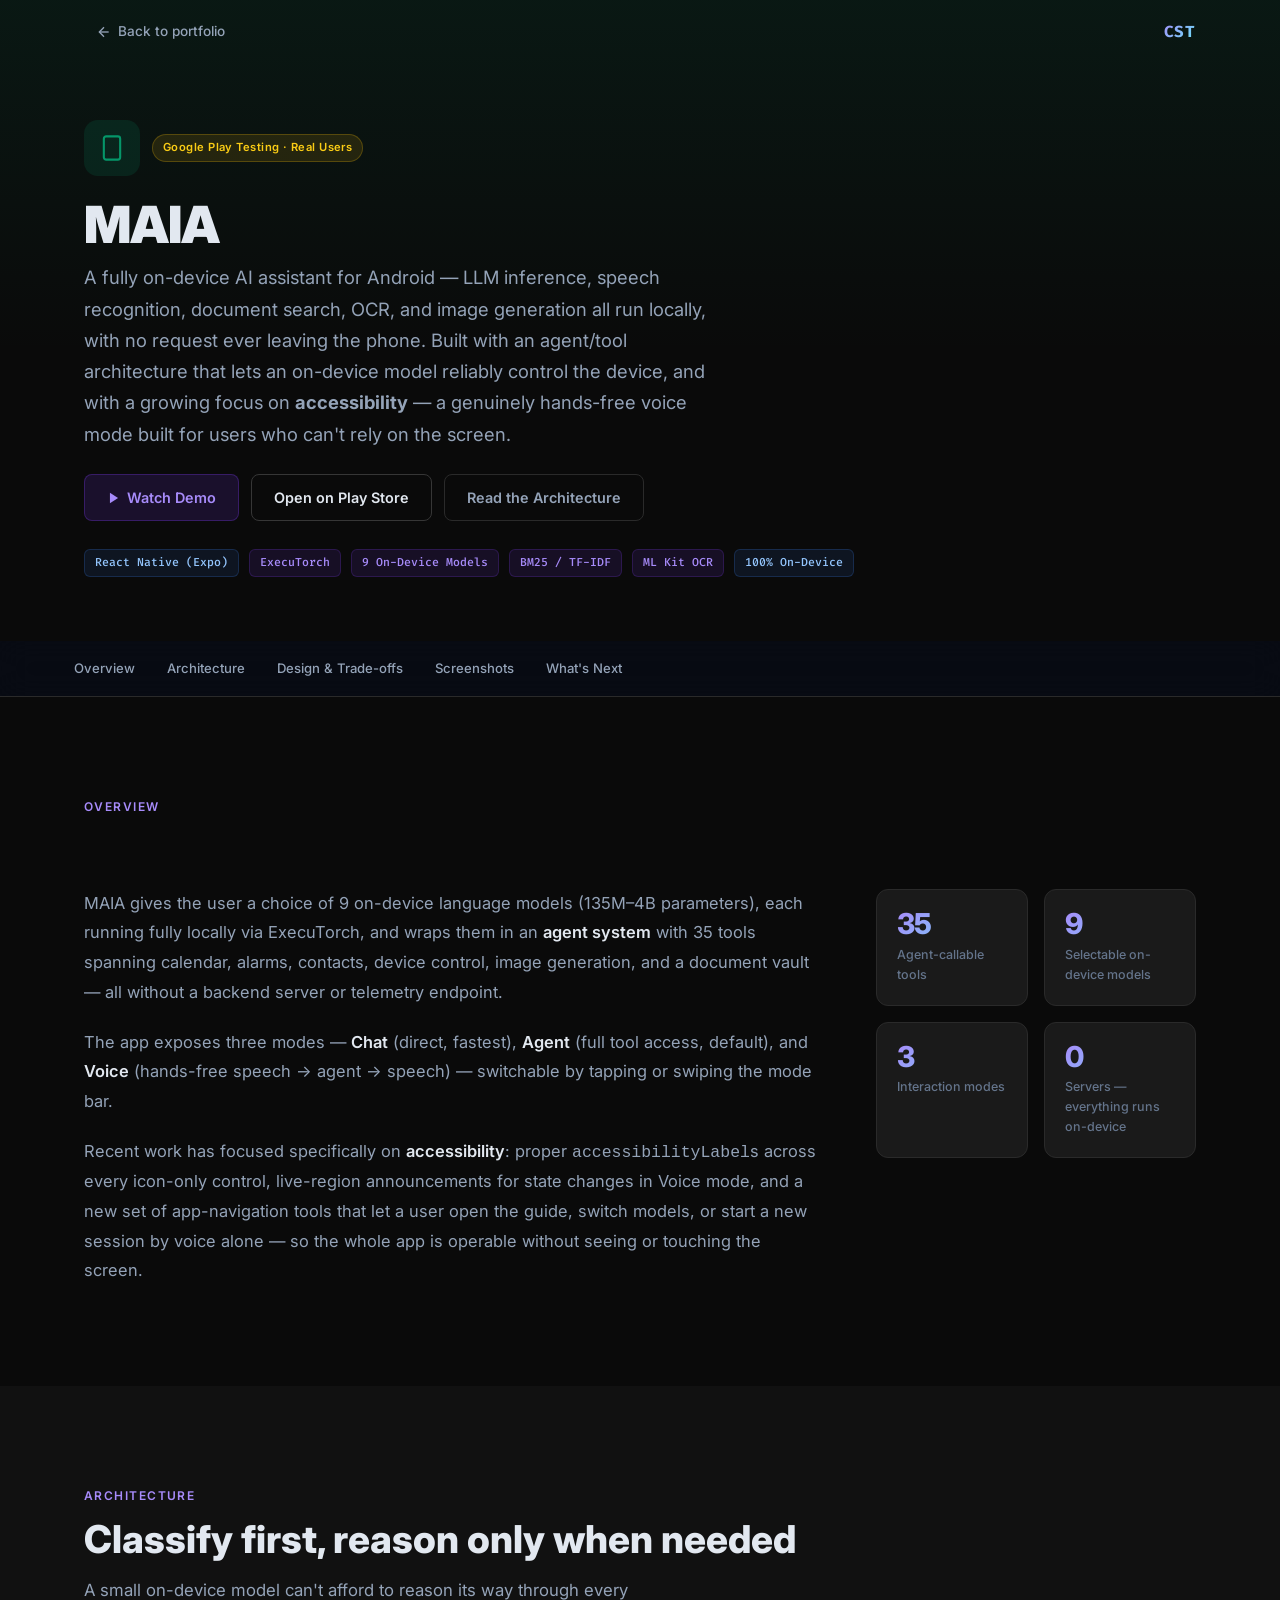
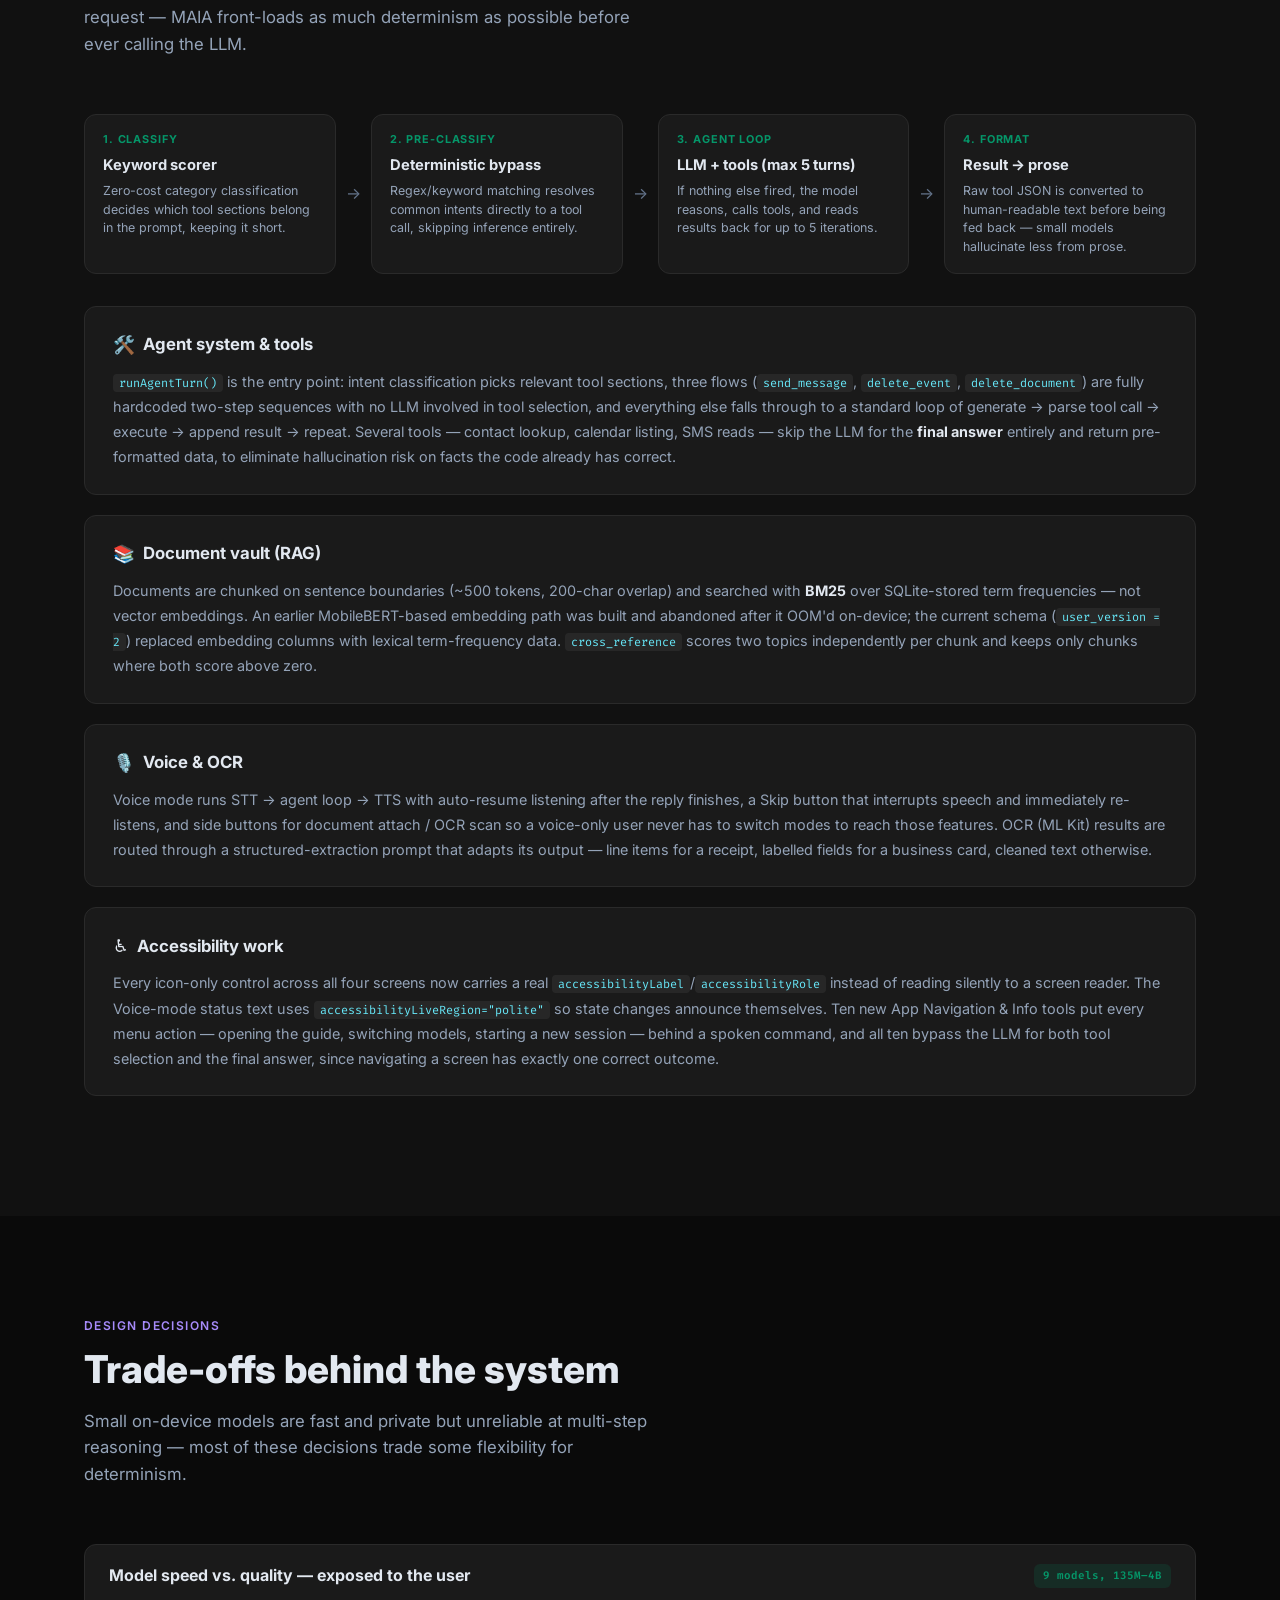
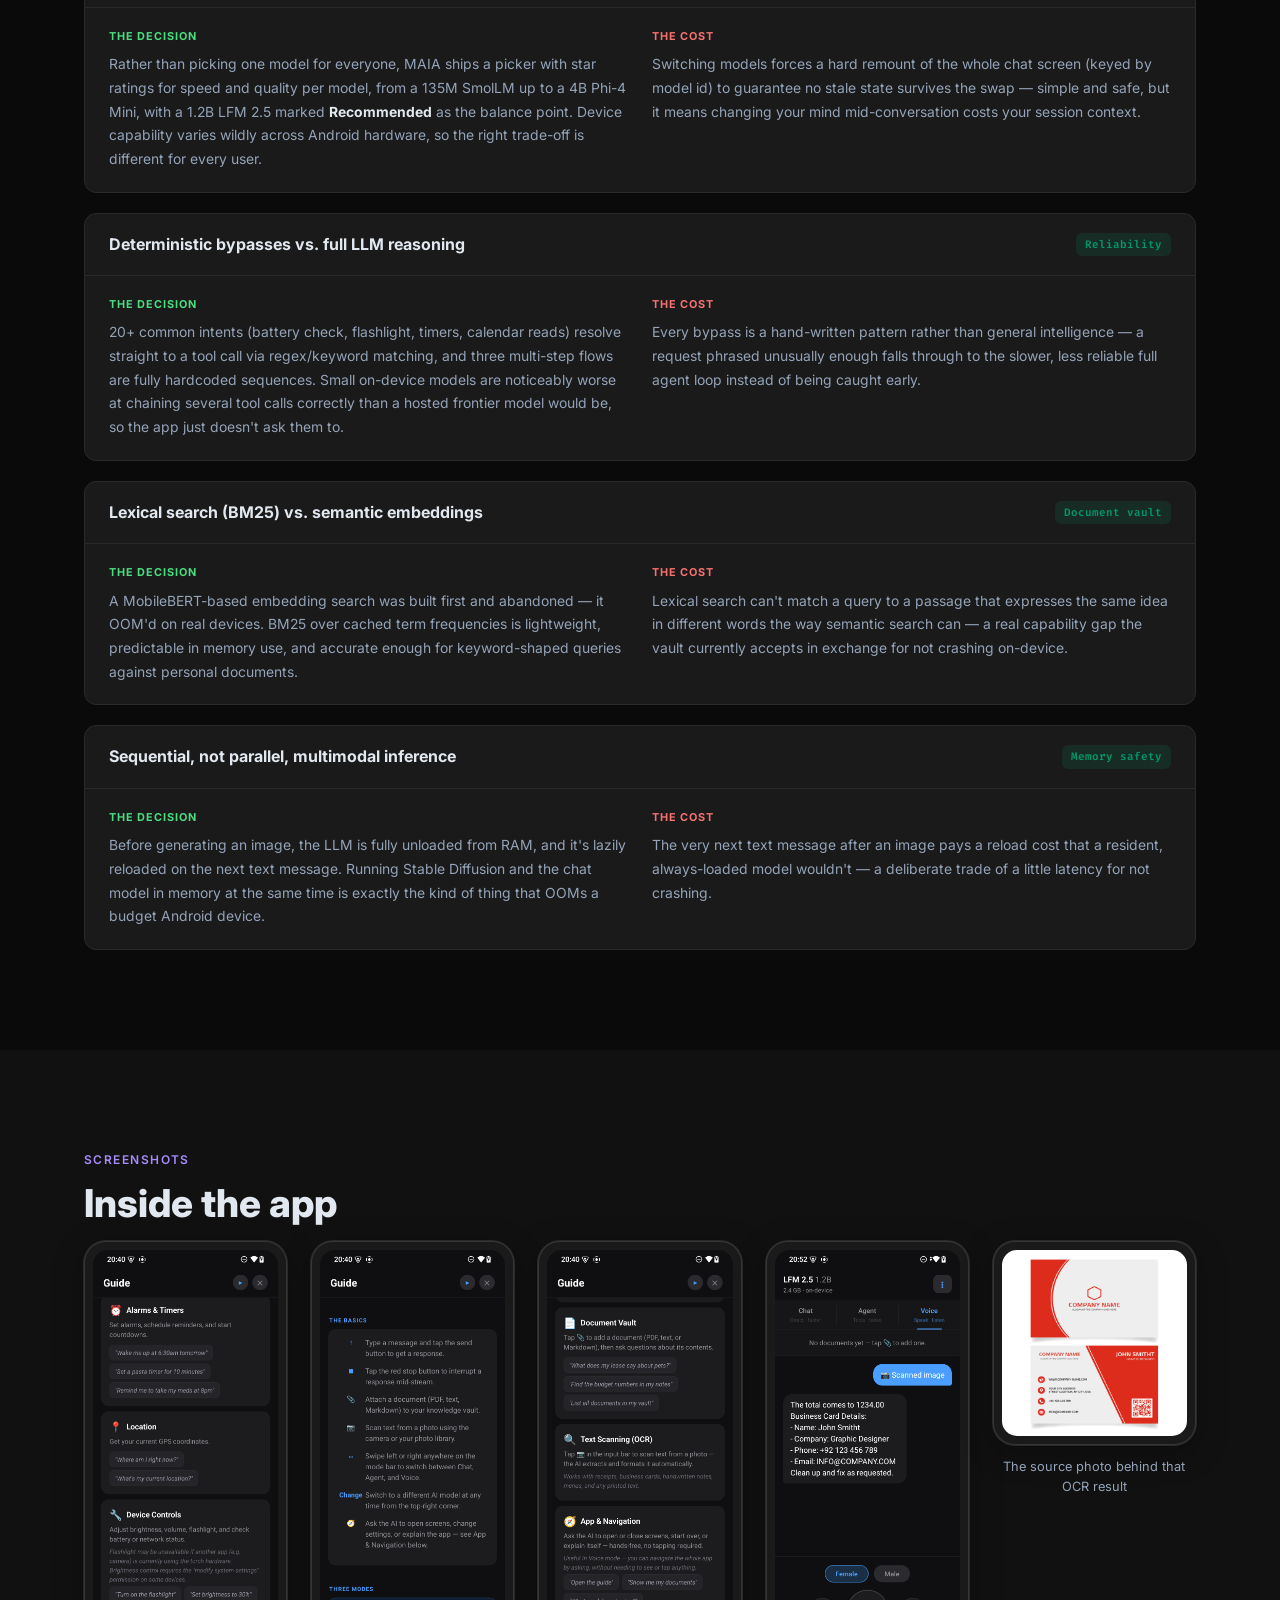
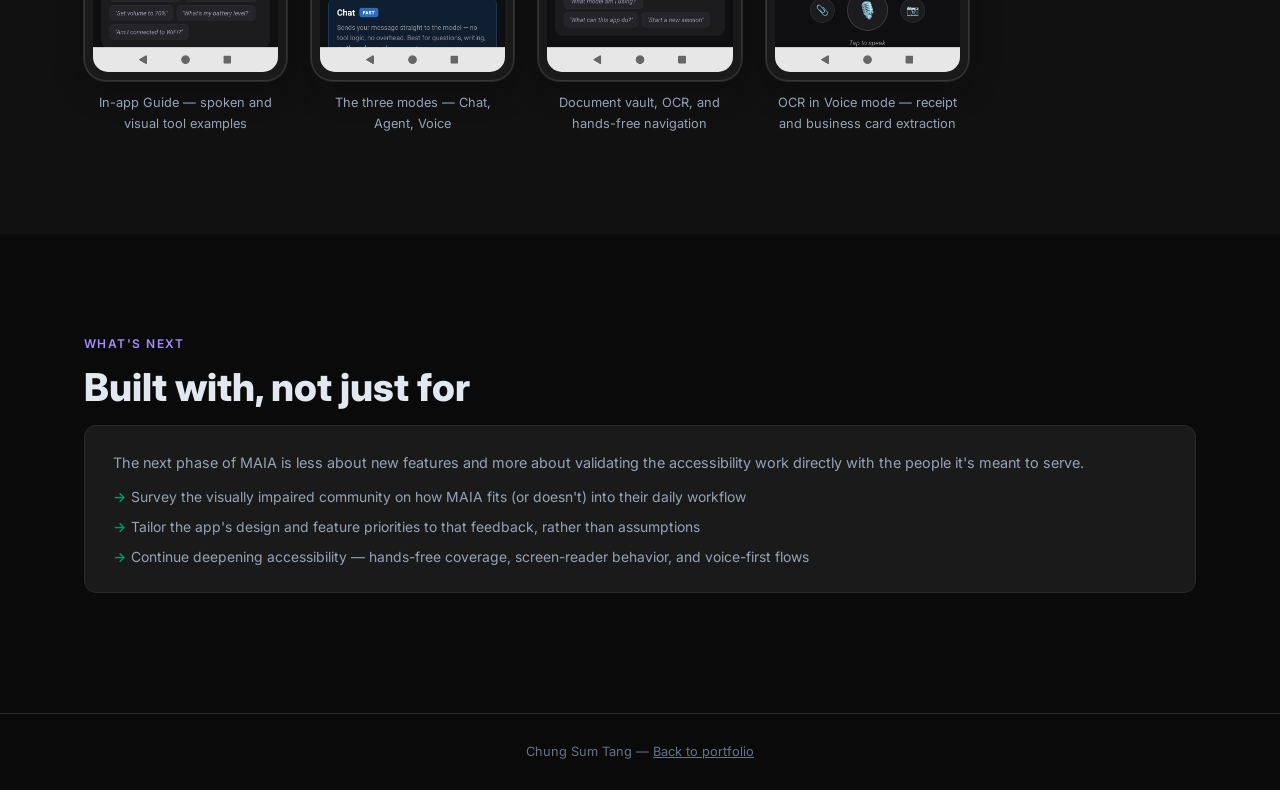
==== maia.html @ 50e1ea47 "Add dedicated Pocket Romance and MAIA project pages, update resume - Add pocket-romance.html and mai" ====
<!DOCTYPE html>
<html lang="en">
<head>
  <meta charset="UTF-8">
  <meta name="viewport" content="width=device-width, initial-scale=1.0">
  <title>MAIA — Fully On-Device Mobile AI Assistant | Chung Sum Tang</title>
  <meta name="description" content="MAIA: a fully on-device AI assistant for Android built for accessibility. Architecture, design decisions, and trade-offs behind the agent, RAG vault, and voice systems.">
  <meta property="og:title" content="MAIA — Fully On-Device Mobile AI Assistant">
  <meta property="og:description" content="On-device LLM assistant with a hands-free voice mode, document vault, and OCR — built with real accessibility work for visually impaired users.">
  <meta property="og:type" content="website">
  <link rel="preconnect" href="https://fonts.googleapis.com">
  <link rel="preconnect" href="https://fonts.gstatic.com" crossorigin>
  <link href="https://fonts.googleapis.com/css2?family=Inter:wght@400;500;600;700;800;900&family=Fira+Code:wght@400;500&display=swap" rel="stylesheet">
  <link rel="stylesheet" href="style.css">
</head>
<body style="--accent-color:#059669; --accent-glow:rgba(5,150,105,0.2);">

  <!-- ── Navigation ─────────────────────────────────────────────── -->
  <nav class="nav detail-nav" id="nav">
    <div class="nav-container">
      <a href="index.html#projects" class="back-link">
        <svg width="16" height="16" viewBox="0 0 24 24" fill="none" stroke="currentColor" stroke-width="2" aria-hidden="true"><line x1="19" y1="12" x2="5" y2="12"/><polyline points="12,19 5,12 12,5"/></svg>
        Back to portfolio
      </a>
      <a href="index.html" class="nav-logo">CST</a>
    </div>
  </nav>

  <main>

    <!-- ── Hero ───────────────────────────────────────────────────── -->
    <section class="project-hero">
      <div class="container">
        <div class="project-hero-top reveal">
          <div class="project-hero-icon">
            <svg width="28" height="28" viewBox="0 0 24 24" fill="none" stroke="currentColor" stroke-width="1.8" aria-hidden="true"><rect x="5" y="2" width="14" height="20" rx="2" ry="2"/><line x1="12" y1="18" x2="12.01" y2="18"/></svg>
          </div>
          <span class="project-status status-testing">Google Play Testing · Real Users</span>
        </div>
        <h1 class="reveal">MAIA</h1>
        <p class="project-hero-tagline reveal">
          A fully on-device AI assistant for Android — LLM inference, speech recognition, document
          search, OCR, and image generation all run locally, with no request ever leaving the phone.
          Built with an agent/tool architecture that lets an on-device model reliably control the device,
          and with a growing focus on <strong>accessibility</strong> — a genuinely hands-free voice mode
          built for users who can't rely on the screen.
        </p>
        <div class="project-hero-ctas reveal">
          <button class="btn btn-demo" onclick="openModal('DemoVideos/MAIA/MAIADemo.mp4', 'MAIA Demo', 'Demonstrates image generation, battery check, calendar event creation, and document Q&amp;A — all running fully on-device.')">
            <svg width="14" height="14" viewBox="0 0 24 24" fill="currentColor" aria-hidden="true"><polygon points="5,3 19,12 5,21"/></svg>
            Watch Demo
          </button>
          <a href="https://play.google.com/store/apps/details?id=com.poon1214.MobileAIAssistant" class="btn btn-secondary" target="_blank" rel="noopener">Open on Play Store</a>
          <a href="#architecture" class="btn btn-ghost">Read the Architecture</a>
        </div>
        <div class="project-hero-meta reveal">
          <span class="tag tag-mobile">React Native (Expo)</span>
          <span class="tag tag-ai">ExecuTorch</span>
          <span class="tag tag-ai">9 On-Device Models</span>
          <span class="tag tag-ai">BM25 / TF-IDF</span>
          <span class="tag tag-ai">ML Kit OCR</span>
          <span class="tag tag-mobile">100% On-Device</span>
        </div>
      </div>
    </section>

    <!-- ── Sub-nav ────────────────────────────────────────────────── -->
    <nav class="subnav">
      <div class="container subnav-inner">
        <a href="#overview" class="subnav-link">Overview</a>
        <a href="#architecture" class="subnav-link">Architecture</a>
        <a href="#tradeoffs" class="subnav-link">Design &amp; Trade-offs</a>
        <a href="#screenshots" class="subnav-link">Screenshots</a>
        <a href="#roadmap" class="subnav-link">What's Next</a>
      </div>
    </nav>

    <!-- ── Overview ───────────────────────────────────────────────── -->
    <section id="overview" class="section">
      <div class="container">
        <div class="section-label reveal">Overview</div>
        <h2 class="section-title reveal">An assistant that never phones home</h2>
        <div class="about-grid">
          <div class="about-text reveal">
            <p>
              MAIA gives the user a choice of 9 on-device language models (135M–4B parameters), each
              running fully locally via ExecuTorch, and wraps them in an <strong>agent system</strong> with
              35 tools spanning calendar, alarms, contacts, device control, image generation, and a
              document vault — all without a backend server or telemetry endpoint.
            </p>
            <p>
              The app exposes three modes — <strong>Chat</strong> (direct, fastest), <strong>Agent</strong>
              (full tool access, default), and <strong>Voice</strong> (hands-free speech → agent → speech) —
              switchable by tapping or swiping the mode bar.
            </p>
            <p>
              Recent work has focused specifically on <strong>accessibility</strong>: proper
              <code>accessibilityLabel</code>s across every icon-only control, live-region announcements for
              state changes in Voice mode, and a new set of app-navigation tools that let a user open the
              guide, switch models, or start a new session by voice alone — so the whole app is operable
              without seeing or touching the screen.
            </p>
          </div>
          <div class="about-stats reveal">
            <div class="stat-card">
              <span class="stat-number gradient-text">35</span>
              <span class="stat-label">Agent-callable tools</span>
            </div>
            <div class="stat-card">
              <span class="stat-number gradient-text">9</span>
              <span class="stat-label">Selectable on-device models</span>
            </div>
            <div class="stat-card">
              <span class="stat-number gradient-text">3</span>
              <span class="stat-label">Interaction modes</span>
            </div>
            <div class="stat-card">
              <span class="stat-number gradient-text">0</span>
              <span class="stat-label">Servers — everything runs on-device</span>
            </div>
          </div>
        </div>
      </div>
    </section>

    <!-- ── Architecture ───────────────────────────────────────────── -->
    <section id="architecture" class="section section-alt">
      <div class="container">
        <div class="section-label reveal">Architecture</div>
        <h2 class="section-title reveal">Classify first, reason only when needed</h2>
        <p class="section-subtitle reveal">
          A small on-device model can't afford to reason its way through every request — MAIA front-loads
          as much determinism as possible before ever calling the LLM.
        </p>

        <div class="pipeline reveal">
          <div class="pipeline-step">
            <div class="pipeline-step-label">1. Classify</div>
            <div class="pipeline-step-title">Keyword scorer</div>
            <div class="pipeline-step-desc">Zero-cost category classification decides which tool sections belong in the prompt, keeping it short.</div>
          </div>
          <div class="pipeline-arrow">→</div>
          <div class="pipeline-step">
            <div class="pipeline-step-label">2. Pre-classify</div>
            <div class="pipeline-step-title">Deterministic bypass</div>
            <div class="pipeline-step-desc">Regex/keyword matching resolves common intents directly to a tool call, skipping inference entirely.</div>
          </div>
          <div class="pipeline-arrow">→</div>
          <div class="pipeline-step">
            <div class="pipeline-step-label">3. Agent loop</div>
            <div class="pipeline-step-title">LLM + tools (max 5 turns)</div>
            <div class="pipeline-step-desc">If nothing else fired, the model reasons, calls tools, and reads results back for up to 5 iterations.</div>
          </div>
          <div class="pipeline-arrow">→</div>
          <div class="pipeline-step">
            <div class="pipeline-step-label">4. Format</div>
            <div class="pipeline-step-title">Result → prose</div>
            <div class="pipeline-step-desc">Raw tool JSON is converted to human-readable text before being fed back — small models hallucinate less from prose.</div>
          </div>
        </div>

        <div class="arch-block reveal">
          <h3><span class="arch-icon">🛠️</span> Agent system &amp; tools</h3>
          <p>
            <code>runAgentTurn()</code> is the entry point: intent classification picks relevant tool
            sections, three flows (<code>send_message</code>, <code>delete_event</code>,
            <code>delete_document</code>) are fully hardcoded two-step sequences with no LLM involved in tool
            selection, and everything else falls through to a standard loop of generate → parse tool call →
            execute → append result → repeat. Several tools — contact lookup, calendar listing, SMS reads —
            skip the LLM for the <strong>final answer</strong> entirely and return pre-formatted data, to
            eliminate hallucination risk on facts the code already has correct.
          </p>
        </div>

        <div class="arch-block reveal">
          <h3><span class="arch-icon">📚</span> Document vault (RAG)</h3>
          <p>
            Documents are chunked on sentence boundaries (~500 tokens, 200-char overlap) and searched with
            <strong>BM25</strong> over SQLite-stored term frequencies — not vector embeddings. An earlier
            MobileBERT-based embedding path was built and abandoned after it OOM'd on-device; the current
            schema (<code>user_version = 2</code>) replaced embedding columns with lexical term-frequency
            data. <code>cross_reference</code> scores two topics independently per chunk and keeps only
            chunks where both score above zero.
          </p>
        </div>

        <div class="arch-block reveal">
          <h3><span class="arch-icon">🎙️</span> Voice &amp; OCR</h3>
          <p>
            Voice mode runs STT → agent loop → TTS with auto-resume listening after the reply finishes, a
            Skip button that interrupts speech and immediately re-listens, and side buttons for document
            attach / OCR scan so a voice-only user never has to switch modes to reach those features. OCR
            (ML Kit) results are routed through a structured-extraction prompt that adapts its output —
            line items for a receipt, labelled fields for a business card, cleaned text otherwise.
          </p>
        </div>

        <div class="arch-block reveal">
          <h3><span class="arch-icon">♿</span> Accessibility work</h3>
          <p>
            Every icon-only control across all four screens now carries a real
            <code>accessibilityLabel</code>/<code>accessibilityRole</code> instead of reading silently to a
            screen reader. The Voice-mode status text uses <code>accessibilityLiveRegion="polite"</code> so
            state changes announce themselves. Ten new App Navigation &amp; Info tools put every menu action —
            opening the guide, switching models, starting a new session — behind a spoken command, and all
            ten bypass the LLM for both tool selection and the final answer, since navigating a screen has
            exactly one correct outcome.
          </p>
        </div>
      </div>
    </section>

    <!-- ── Trade-offs ─────────────────────────────────────────────── -->
    <section id="tradeoffs" class="section">
      <div class="container">
        <div class="section-label reveal">Design Decisions</div>
        <h2 class="section-title reveal">Trade-offs behind the system</h2>
        <p class="section-subtitle reveal">
          Small on-device models are fast and private but unreliable at multi-step reasoning — most of
          these decisions trade some flexibility for determinism.
        </p>

        <div class="tradeoff-grid">

          <div class="tradeoff-card reveal">
            <div class="tradeoff-head">
              <span class="tradeoff-title">Model speed vs. quality — exposed to the user</span>
              <span class="tradeoff-tag">9 models, 135M–4B</span>
            </div>
            <div class="tradeoff-body">
              <div class="tradeoff-col tradeoff-col-gain">
                <div class="tradeoff-col-label">The decision</div>
                <p>
                  Rather than picking one model for everyone, MAIA ships a picker with star ratings for
                  speed and quality per model, from a 135M SmolLM up to a 4B Phi-4 Mini, with a 1.2B LFM 2.5
                  marked <strong>Recommended</strong> as the balance point. Device capability varies wildly
                  across Android hardware, so the right trade-off is different for every user.
                </p>
              </div>
              <div class="tradeoff-col tradeoff-col-cost">
                <div class="tradeoff-col-label">The cost</div>
                <p>
                  Switching models forces a hard remount of the whole chat screen (keyed by model id) to
                  guarantee no stale state survives the swap — simple and safe, but it means changing your
                  mind mid-conversation costs your session context.
                </p>
              </div>
            </div>
          </div>

          <div class="tradeoff-card reveal">
            <div class="tradeoff-head">
              <span class="tradeoff-title">Deterministic bypasses vs. full LLM reasoning</span>
              <span class="tradeoff-tag">Reliability</span>
            </div>
            <div class="tradeoff-body">
              <div class="tradeoff-col tradeoff-col-gain">
                <div class="tradeoff-col-label">The decision</div>
                <p>
                  20+ common intents (battery check, flashlight, timers, calendar reads) resolve straight to
                  a tool call via regex/keyword matching, and three multi-step flows are fully hardcoded
                  sequences. Small on-device models are noticeably worse at chaining several tool calls
                  correctly than a hosted frontier model would be, so the app just doesn't ask them to.
                </p>
              </div>
              <div class="tradeoff-col tradeoff-col-cost">
                <div class="tradeoff-col-label">The cost</div>
                <p>
                  Every bypass is a hand-written pattern rather than general intelligence — a request phrased
                  unusually enough falls through to the slower, less reliable full agent loop instead of
                  being caught early.
                </p>
              </div>
            </div>
          </div>

          <div class="tradeoff-card reveal">
            <div class="tradeoff-head">
              <span class="tradeoff-title">Lexical search (BM25) vs. semantic embeddings</span>
              <span class="tradeoff-tag">Document vault</span>
            </div>
            <div class="tradeoff-body">
              <div class="tradeoff-col tradeoff-col-gain">
                <div class="tradeoff-col-label">The decision</div>
                <p>
                  A MobileBERT-based embedding search was built first and abandoned — it OOM'd on real
                  devices. BM25 over cached term frequencies is lightweight, predictable in memory use, and
                  accurate enough for keyword-shaped queries against personal documents.
                </p>
              </div>
              <div class="tradeoff-col tradeoff-col-cost">
                <div class="tradeoff-col-label">The cost</div>
                <p>
                  Lexical search can't match a query to a passage that expresses the same idea in different
                  words the way semantic search can — a real capability gap the vault currently accepts in
                  exchange for not crashing on-device.
                </p>
              </div>
            </div>
          </div>

          <div class="tradeoff-card reveal">
            <div class="tradeoff-head">
              <span class="tradeoff-title">Sequential, not parallel, multimodal inference</span>
              <span class="tradeoff-tag">Memory safety</span>
            </div>
            <div class="tradeoff-body">
              <div class="tradeoff-col tradeoff-col-gain">
                <div class="tradeoff-col-label">The decision</div>
                <p>
                  Before generating an image, the LLM is fully unloaded from RAM, and it's lazily reloaded on
                  the next text message. Running Stable Diffusion and the chat model in memory at the same
                  time is exactly the kind of thing that OOMs a budget Android device.
                </p>
              </div>
              <div class="tradeoff-col tradeoff-col-cost">
                <div class="tradeoff-col-label">The cost</div>
                <p>
                  The very next text message after an image pays a reload cost that a resident,
                  always-loaded model wouldn't — a deliberate trade of a little latency for not crashing.
                </p>
              </div>
            </div>
          </div>

        </div>
      </div>
    </section>

    <!-- ── Screenshots ────────────────────────────────────────────── -->
    <section id="screenshots" class="section section-alt">
      <div class="container">
        <div class="section-label reveal">Screenshots</div>
        <h2 class="section-title reveal">Inside the app</h2>

        <div class="screenshot-gallery">
          <div class="screenshot-item reveal">
            <div class="phone-frame"><img src="Screenshots/MAIA/Guide1.png" alt="In-app guide showing alarms, location, and device control example commands"></div>
            <p class="screenshot-caption">In-app Guide — spoken and visual tool examples</p>
          </div>
          <div class="screenshot-item reveal">
            <div class="phone-frame"><img src="Screenshots/MAIA/Guide2.png" alt="In-app guide explaining the three interaction modes"></div>
            <p class="screenshot-caption">The three modes — Chat, Agent, Voice</p>
          </div>
          <div class="screenshot-item reveal">
            <div class="phone-frame"><img src="Screenshots/MAIA/Guide3.png" alt="In-app guide showing document vault, OCR, and app navigation tools"></div>
            <p class="screenshot-caption">Document vault, OCR, and hands-free navigation</p>
          </div>
          <div class="screenshot-item reveal">
            <div class="phone-frame"><img src="Screenshots/MAIA/OCRDemo.png" alt="Voice mode screen showing OCR results extracting a receipt total and business card details"></div>
            <p class="screenshot-caption">OCR in Voice mode — receipt and business card extraction</p>
          </div>
          <div class="screenshot-item reveal">
            <div class="phone-frame"><img src="Screenshots/MAIA/OCRImage.png" alt="Source photo used for the OCR demo, showing a receipt and business card"></div>
            <p class="screenshot-caption">The source photo behind that OCR result</p>
          </div>
        </div>
      </div>
    </section>

    <!-- ── Roadmap ────────────────────────────────────────────────── -->
    <section id="roadmap" class="section">
      <div class="container">
        <div class="section-label reveal">What's Next</div>
        <h2 class="section-title reveal">Built with, not just for</h2>
        <div class="arch-block reveal">
          <p>
            The next phase of MAIA is less about new features and more about validating the accessibility
            work directly with the people it's meant to serve.
          </p>
          <ul>
            <li>Survey the visually impaired community on how MAIA fits (or doesn't) into their daily workflow</li>
            <li>Tailor the app's design and feature priorities to that feedback, rather than assumptions</li>
            <li>Continue deepening accessibility — hands-free coverage, screen-reader behavior, and voice-first flows</li>
          </ul>
        </div>
      </div>
    </section>

  </main>

  <!-- ── Footer ─────────────────────────────────────────────────── -->
  <footer class="footer">
    <div class="container">
      <p class="footer-text">
        Chung Sum Tang &mdash; <a href="index.html" style="color:inherit;text-decoration:underline;">Back to portfolio</a>
      </p>
    </div>
  </footer>

  <!-- ── Video Modal ────────────────────────────────────────────── -->
  <div id="videoModal" class="modal" role="dialog" aria-modal="true" aria-hidden="true" aria-labelledby="modalTitle">
    <div class="modal-overlay" id="modalOverlay"></div>
    <div class="modal-container">
      <button class="modal-close" id="modalClose" aria-label="Close video">
        <svg width="20" height="20" viewBox="0 0 24 24" fill="none" stroke="currentColor" stroke-width="2.5" aria-hidden="true"><line x1="18" y1="6" x2="6" y2="18"/><line x1="6" y1="6" x2="18" y2="18"/></svg>
      </button>
      <video id="modalVideo" class="modal-video" controls preload="metadata">
        <source id="modalVideoSrc" src="" type="video/mp4">
        Your browser does not support HTML5 video.
      </video>
      <div class="modal-info">
        <h3 id="modalTitle" class="modal-title"></h3>
        <p id="modalDesc" class="modal-desc"></p>
      </div>
    </div>
  </div>

  <script src="script.js"></script>
</body>
</html>
---- style.css ----
/* ── Reset & Base ─────────────────────────────────────────────── */
*, *::before, *::after { box-sizing: border-box; margin: 0; padding: 0; }

:root {
  --bg:          #0a0a0a;
  --bg-alt:      #111111;
  --bg-card:     #1a1a1a;
  --bg-card-h:   #222222;
  --border:      #2a2a2a;
  --border-l:    #363636;

  --purple:      #7c3aed;
  --purple-l:    #a78bfa;
  --purple-glow: rgba(124,58,237,0.25);
  --cyan:        #06b6d4;
  --cyan-l:      #67e8f9;
  --cyan-glow:   rgba(6,182,212,0.2);

  --text:        #e2e8f0;
  --text-2:      #94a3b8;
  --text-3:      #64748b;

  --gradient:    linear-gradient(135deg, var(--purple), var(--cyan));
  --grad-text:   linear-gradient(135deg, var(--purple-l), var(--cyan-l));

  --radius:      12px;
  --radius-sm:   8px;
  --shadow:      0 4px 24px rgba(0,0,0,0.4);
  --shadow-card: 0 0 0 1px var(--border), 0 8px 32px rgba(0,0,0,0.3);

  --nav-h:       64px;
  --section-gap: 100px;
  --container:   1160px;

  --ease: cubic-bezier(0.16, 1, 0.3, 1);
}

html { scroll-behavior: smooth; font-size: 16px; }

body {
  background: var(--bg);
  color: var(--text);
  font-family: 'Inter', system-ui, sans-serif;
  line-height: 1.6;
  -webkit-font-smoothing: antialiased;
  overflow-x: hidden;
}

::selection { background: var(--purple-glow); color: var(--text); }

a { color: inherit; text-decoration: none; }
ul, ol { list-style: none; }
img, video { max-width: 100%; display: block; }
button { cursor: pointer; font-family: inherit; }

/* ── Utilities ────────────────────────────────────────────────── */
.container {
  max-width: var(--container);
  margin-inline: auto;
  padding-inline: 24px;
}

.section { padding: var(--section-gap) 0; }
.section-alt { background: var(--bg-alt); }

.section-label {
  font-size: 0.75rem;
  font-weight: 600;
  letter-spacing: 0.12em;
  text-transform: uppercase;
  color: var(--purple-l);
  margin-bottom: 12px;
}

.section-title {
  font-size: clamp(1.75rem, 3vw, 2.5rem);
  font-weight: 800;
  line-height: 1.15;
  margin-bottom: 16px;
}

.section-subtitle {
  font-size: 1.05rem;
  color: var(--text-2);
  max-width: 580px;
  margin-bottom: 56px;
}

.gradient-text {
  background: var(--grad-text);
  -webkit-background-clip: text;
  -webkit-text-fill-color: transparent;
  background-clip: text;
}

/* ── Scroll-reveal ────────────────────────────────────────────── */
.reveal {
  opacity: 0;
  transform: translateY(24px);
  transition: opacity 0.6s var(--ease), transform 0.6s var(--ease);
}
.reveal.visible {
  opacity: 1;
  transform: translateY(0);
}
.reveal:nth-child(2) { transition-delay: 0.05s; }
.reveal:nth-child(3) { transition-delay: 0.10s; }
.reveal:nth-child(4) { transition-delay: 0.15s; }

/* ── Buttons ──────────────────────────────────────────────────── */
.btn {
  display: inline-flex;
  align-items: center;
  gap: 6px;
  padding: 11px 22px;
  border-radius: 8px;
  font-size: 0.9rem;
  font-weight: 600;
  transition: all 0.2s var(--ease);
  border: none;
  white-space: nowrap;
}

.btn-primary {
  background: var(--gradient);
  color: #fff;
  box-shadow: 0 0 20px var(--purple-glow);
}
.btn-primary:hover {
  transform: translateY(-2px);
  box-shadow: 0 4px 28px var(--purple-glow);
}

.btn-secondary {
  background: transparent;
  color: var(--text);
  border: 1px solid var(--border-l);
}
.btn-secondary:hover {
  border-color: var(--purple-l);
  color: var(--purple-l);
  transform: translateY(-2px);
}

.btn-demo {
  background: rgba(124,58,237,0.15);
  color: var(--purple-l);
  border: 1px solid rgba(124,58,237,0.3);
}
.btn-demo:hover {
  background: rgba(124,58,237,0.25);
  border-color: var(--purple-l);
  transform: translateY(-2px);
}

.btn-ghost {
  background: transparent;
  color: var(--text-2);
  border: 1px solid var(--border);
}
.btn-ghost:hover {
  color: var(--text);
  border-color: var(--border-l);
}

/* ── Tech Tags ────────────────────────────────────────────────── */
.tech-tags { display: flex; flex-wrap: wrap; gap: 8px; }

.tag {
  font-family: 'Fira Code', monospace;
  font-size: 0.72rem;
  font-weight: 500;
  padding: 4px 10px;
  border-radius: 6px;
}

.tag-ai      { background: rgba(124,58,237,0.12); color: var(--purple-l); border: 1px solid rgba(124,58,237,0.2); }
.tag-aws     { background: rgba(245,158,11,0.1);  color: #fbbf24;         border: 1px solid rgba(245,158,11,0.2); }
.tag-backend { background: rgba(16,185,129,0.1);  color: #34d399;         border: 1px solid rgba(16,185,129,0.2); }
.tag-frontend{ background: rgba(6,182,212,0.1);   color: var(--cyan-l);   border: 1px solid rgba(6,182,212,0.2); }
.tag-mobile  { background: rgba(59,130,246,0.1);  color: #93c5fd;         border: 1px solid rgba(59,130,246,0.2); }
.tag-python  { background: rgba(245,158,11,0.08); color: #fcd34d;         border: 1px solid rgba(245,158,11,0.15); }
.tag-devops  { background: rgba(100,116,139,0.15);color: #94a3b8;         border: 1px solid rgba(100,116,139,0.25); }
.tag-gamedev { background: rgba(239,68,68,0.1);   color: #fca5a5;         border: 1px solid rgba(239,68,68,0.2); }

/* ── Navigation ───────────────────────────────────────────────── */
.nav {
  position: fixed;
  top: 0;
  left: 0;
  right: 0;
  height: var(--nav-h);
  z-index: 100;
  transition: background 0.3s, backdrop-filter 0.3s, border-color 0.3s;
  border-bottom: 1px solid transparent;
}

.nav.scrolled {
  background: rgba(8,12,20,0.85);
  backdrop-filter: blur(16px);
  -webkit-backdrop-filter: blur(16px);
  border-color: var(--border);
}

.nav-container {
  max-width: var(--container);
  margin-inline: auto;
  padding-inline: 24px;
  height: 100%;
  display: flex;
  align-items: center;
  justify-content: space-between;
}

.nav-logo {
  font-family: 'Fira Code', monospace;
  font-size: 1rem;
  font-weight: 700;
  background: var(--grad-text);
  -webkit-background-clip: text;
  -webkit-text-fill-color: transparent;
  background-clip: text;
  letter-spacing: 0.05em;
}

.nav-links {
  display: flex;
  align-items: center;
  gap: 6px;
}

.nav-link {
  font-size: 0.875rem;
  font-weight: 500;
  color: var(--text-2);
  padding: 6px 12px;
  border-radius: var(--radius-sm);
  transition: color 0.2s, background 0.2s;
}
.nav-link:hover,
.nav-link.active {
  color: var(--text);
  background: rgba(255,255,255,0.06);
}

.nav-hamburger {
  display: none;
  flex-direction: column;
  justify-content: center;
  gap: 5px;
  width: 36px;
  height: 36px;
  background: none;
  border: none;
  padding: 4px;
}
.nav-hamburger span {
  display: block;
  height: 2px;
  background: var(--text-2);
  border-radius: 2px;
  transition: all 0.3s var(--ease);
}
.nav-hamburger.open span:nth-child(1) { transform: translateY(7px) rotate(45deg); }
.nav-hamburger.open span:nth-child(2) { opacity: 0; transform: scaleX(0); }
.nav-hamburger.open span:nth-child(3) { transform: translateY(-7px) rotate(-45deg); }

/* ── Hero ─────────────────────────────────────────────────────── */
.hero {
  min-height: 100vh;
  display: flex;
  flex-direction: column;
  align-items: center;
  justify-content: center;
  position: relative;
  overflow: hidden;
  padding: calc(var(--nav-h) + 48px) 24px 80px;
}

.hero-bg {
  position: absolute;
  inset: 0;
  pointer-events: none;
  overflow: hidden;
}

.blob { display: none; }

.hero-content {
  text-align: center;
  max-width: 720px;
  position: relative;
  z-index: 1;
}

.hero-greeting {
  font-size: 1.1rem;
  color: var(--cyan-l);
  font-weight: 500;
  margin-bottom: 8px;
  opacity: 0;
  transform: translateY(20px);
  animation: heroFadeUp 0.6s var(--ease) 0.1s forwards;
}

.hero-name {
  font-size: clamp(2.8rem, 7vw, 5.5rem);
  font-weight: 900;
  line-height: 1.05;
  letter-spacing: -0.02em;
  margin-bottom: 20px;
  background: linear-gradient(135deg, #fff 40%, var(--purple-l));
  -webkit-background-clip: text;
  -webkit-text-fill-color: transparent;
  background-clip: text;
  opacity: 0;
  transform: translateY(24px);
  animation: heroFadeUp 0.7s var(--ease) 0.2s forwards;
}

.hero-roles {
  display: flex;
  align-items: center;
  justify-content: center;
  gap: 10px;
  flex-wrap: wrap;
  font-size: clamp(0.9rem, 2vw, 1.1rem);
  font-weight: 500;
  color: var(--text-2);
  margin-bottom: 24px;
  opacity: 0;
  transform: translateY(20px);
  animation: heroFadeUp 0.6s var(--ease) 0.35s forwards;
}
.hero-roles .dot { color: var(--purple-l); }

.hero-tagline {
  font-size: clamp(1rem, 2vw, 1.15rem);
  color: var(--text-2);
  line-height: 1.7;
  margin-bottom: 36px;
  opacity: 0;
  transform: translateY(20px);
  animation: heroFadeUp 0.6s var(--ease) 0.45s forwards;
}

.hero-ctas {
  display: flex;
  gap: 12px;
  justify-content: center;
  flex-wrap: wrap;
  margin-bottom: 40px;
  opacity: 0;
  transform: translateY(20px);
  animation: heroFadeUp 0.6s var(--ease) 0.55s forwards;
}

.hero-meta {
  display: flex;
  align-items: center;
  justify-content: center;
  gap: 24px;
  flex-wrap: wrap;
  opacity: 0;
  transform: translateY(16px);
  animation: heroFadeUp 0.5s var(--ease) 0.65s forwards;
}

.hero-meta-item {
  display: flex;
  align-items: center;
  gap: 6px;
  font-size: 0.85rem;
  color: var(--text-3);
}

.status-dot {
  width: 8px;
  height: 8px;
  background: #22c55e;
  border-radius: 50%;
  animation: pulse 2s ease-in-out infinite;
  display: inline-block;
}

@keyframes pulse {
  0%, 100% { opacity: 1; transform: scale(1); box-shadow: 0 0 0 0 rgba(34,197,94,0.4); }
  50%       { opacity: 0.85; transform: scale(0.95); box-shadow: 0 0 0 6px rgba(34,197,94,0); }
}

@keyframes heroFadeUp {
  to { opacity: 1; transform: translateY(0); }
}

.scroll-hint {
  position: absolute;
  bottom: 32px;
  left: 50%;
  transform: translateX(-50%);
  opacity: 0;
  animation: heroFadeUp 0.5s var(--ease) 1.1s forwards;
}

.scroll-hint-mouse {
  width: 22px;
  height: 36px;
  border: 2px solid var(--border-l);
  border-radius: 12px;
  display: flex;
  justify-content: center;
  padding-top: 6px;
}

.scroll-hint-wheel {
  width: 3px;
  height: 6px;
  background: var(--purple-l);
  border-radius: 2px;
  animation: scrollWheel 2s ease-in-out infinite;
}

@keyframes scrollWheel {
  0%   { transform: translateY(0); opacity: 1; }
  60%  { transform: translateY(10px); opacity: 0; }
  61%  { transform: translateY(0); opacity: 0; }
  100% { opacity: 1; }
}

/* ── About ────────────────────────────────────────────────────── */
.about-grid {
  display: grid;
  grid-template-columns: 1fr 320px;
  gap: 56px;
  align-items: start;
}

.about-text p {
  color: var(--text-2);
  margin-bottom: 20px;
  line-height: 1.8;
  font-size: 1.03rem;
}
.about-text p:last-child { margin-bottom: 0; }
.about-text strong { color: var(--text); font-weight: 600; }

.about-stats {
  display: grid;
  grid-template-columns: 1fr 1fr;
  gap: 16px;
}

.stat-card {
  background: var(--bg-card);
  border: 1px solid var(--border);
  border-radius: var(--radius);
  padding: 20px;
  display: flex;
  flex-direction: column;
  gap: 6px;
  transition: border-color 0.2s, transform 0.2s;
}
.stat-card:hover { border-color: var(--purple); transform: translateY(-2px); }

.stat-number {
  font-size: 1.8rem;
  font-weight: 800;
  letter-spacing: -0.02em;
  line-height: 1;
}
.stat-label { font-size: 0.78rem; color: var(--text-3); font-weight: 500; }

/* ── Projects ─────────────────────────────────────────────────── */
.projects-grid {
  display: grid;
  grid-template-columns: repeat(3, 1fr);
  gap: 24px;
  margin-top: 0;
}

.project-card-wide {
  grid-column: 1 / -1;
}

.project-card {
  background: var(--bg-card);
  border: 1px solid var(--border);
  border-radius: var(--radius);
  overflow: hidden;
  display: flex;
  flex-direction: column;
  transition: border-color 0.25s, transform 0.25s, box-shadow 0.25s;
}
.project-card:hover {
  border-color: var(--accent-color, var(--purple));
  transform: translateY(-4px);
  box-shadow: 0 8px 40px rgba(0,0,0,0.4);
}

.project-card-header {
  padding: 20px 20px 0;
  display: flex;
  justify-content: space-between;
  align-items: flex-start;
}

.project-icon {
  width: 48px;
  height: 48px;
  border-radius: 10px;
  display: flex;
  align-items: center;
  justify-content: center;
  background: color-mix(in srgb, var(--accent-color, var(--purple)) 15%, transparent);
  color: var(--accent-color, var(--purple-l));
}

.project-status {
  font-size: 0.7rem;
  font-weight: 600;
  padding: 4px 10px;
  border-radius: 20px;
  letter-spacing: 0.04em;
}
.status-live    { background: rgba(34,197,94,0.12); color: #4ade80; border: 1px solid rgba(34,197,94,0.25); }
.status-testing { background: rgba(234,179,8,0.12);  color: #facc15; border: 1px solid rgba(234,179,8,0.25); }

.project-card-body {
  padding: 16px 20px 20px;
  flex: 1;
  display: flex;
  flex-direction: column;
  gap: 12px;
}

.project-title {
  font-size: 1.2rem;
  font-weight: 700;
  letter-spacing: -0.01em;
}

.project-subtitle {
  font-size: 0.78rem;
  color: var(--text-3);
  font-weight: 500;
  margin-top: -6px;
}

.project-desc {
  font-size: 0.88rem;
  color: var(--text-2);
  line-height: 1.7;
}
.project-desc strong { color: var(--text); }

.project-highlights {
  display: flex;
  flex-direction: column;
  gap: 8px;
  margin-top: 4px;
}

.highlight {
  display: flex;
  align-items: flex-start;
  gap: 8px;
  font-size: 0.8rem;
  color: var(--text-2);
}
.highlight-icon { font-size: 0.85rem; flex-shrink: 0; margin-top: 1px; }

.project-card-footer {
  padding: 16px 20px;
  border-top: 1px solid var(--border);
  display: flex;
  gap: 10px;
}

/* wide card overrides */
.project-card-wide .project-card-body {
  flex-direction: row;
  gap: 48px;
}
.project-card-wide .project-card-body > * { flex: 1; }

/* ── Currently Building ───────────────────────────────────────── */
.building-card {
  background: var(--bg-card);
  border: 1px solid var(--border);
  border-radius: var(--radius);
  overflow: hidden;
  position: relative;
}
.building-card::before {
  content: '';
  position: absolute;
  inset: 0;
  background: linear-gradient(135deg, var(--purple-glow) 0%, transparent 60%);
  pointer-events: none;
}

.building-badge {
  background: rgba(245,158,11,0.12);
  color: #fbbf24;
  border-bottom: 1px solid rgba(245,158,11,0.2);
  padding: 10px 24px;
  font-size: 0.78rem;
  font-weight: 600;
  letter-spacing: 0.05em;
  display: flex;
  align-items: center;
  gap: 8px;
}

.building-inner {
  display: grid;
  grid-template-columns: 1fr 340px;
  gap: 48px;
  padding: 32px;
}

.building-title {
  font-size: 1.5rem;
  font-weight: 800;
  letter-spacing: -0.02em;
  margin-bottom: 4px;
}

.building-subtitle {
  font-size: 0.82rem;
  color: var(--purple-l);
  font-weight: 500;
  margin-bottom: 16px;
}

.building-desc {
  font-size: 0.92rem;
  color: var(--text-2);
  line-height: 1.75;
  margin-bottom: 20px;
}
.building-desc strong { color: var(--text); }

.building-features { display: flex; flex-direction: column; gap: 12px; }

.feature-item {
  display: flex;
  align-items: flex-start;
  gap: 10px;
  font-size: 0.85rem;
  color: var(--text-2);
  line-height: 1.6;
}
.feature-item strong { color: var(--text); }

.feature-dot {
  width: 6px;
  height: 6px;
  border-radius: 50%;
  background: var(--border-l);
  flex-shrink: 0;
  margin-top: 7px;
}
.feature-dot-active { background: #fbbf24; box-shadow: 0 0 8px rgba(251,191,36,0.5); }

.building-stack h4,
.building-goals h4 {
  font-size: 0.72rem;
  font-weight: 600;
  letter-spacing: 0.1em;
  text-transform: uppercase;
  color: var(--text-3);
  margin-bottom: 12px;
  margin-top: 24px;
}
.building-stack h4:first-child { margin-top: 0; }

.building-goals ul {
  display: flex;
  flex-direction: column;
  gap: 8px;
}
.building-goals li {
  font-size: 0.85rem;
  color: var(--text-2);
  padding-left: 16px;
  position: relative;
}
.building-goals li::before {
  content: '→';
  position: absolute;
  left: 0;
  color: var(--purple-l);
  font-weight: 600;
}

/* ── Skills ───────────────────────────────────────────────────── */
.skills-grid {
  display: grid;
  grid-template-columns: repeat(2, 1fr);
  gap: 24px;
}

.skill-group {
  background: var(--bg-card);
  border: 1px solid var(--border);
  border-radius: var(--radius);
  padding: 24px;
  transition: border-color 0.2s;
}
.skill-group:hover { border-color: var(--border-l); }

.skill-group-title {
  font-size: 0.9rem;
  font-weight: 700;
  margin-bottom: 16px;
  display: flex;
  align-items: center;
  gap: 8px;
  color: var(--text);
}
.skill-group-icon { font-size: 1.1rem; }

/* ── Experience Timeline ──────────────────────────────────────── */
.timeline {
  position: relative;
  padding-left: 32px;
  margin-top: 40px;
}
.timeline::before {
  content: '';
  position: absolute;
  left: 7px;
  top: 8px;
  bottom: 8px;
  width: 2px;
  background: var(--border);
  border-radius: 2px;
}

.timeline-item {
  position: relative;
  margin-bottom: 40px;
}
.timeline-item:last-child { margin-bottom: 0; }

.timeline-dot {
  position: absolute;
  left: -28px;
  top: 6px;
  width: 16px;
  height: 16px;
  border-radius: 50%;
  background: var(--bg);
  border: 2px solid var(--purple);
  box-shadow: 0 0 0 3px var(--purple-glow);
}
.timeline-dot-edu {
  border-color: var(--cyan);
  box-shadow: 0 0 0 3px var(--cyan-glow);
}

.timeline-content {
  background: var(--bg-card);
  border: 1px solid var(--border);
  border-radius: var(--radius);
  padding: 20px 24px;
  transition: border-color 0.2s;
}
.timeline-content:hover { border-color: var(--border-l); }

.timeline-header {
  display: flex;
  align-items: center;
  gap: 10px;
  margin-bottom: 4px;
}

.timeline-title {
  font-size: 1rem;
  font-weight: 700;
}

.timeline-badge {
  font-size: 0.65rem;
  font-weight: 600;
  padding: 2px 8px;
  border-radius: 20px;
  letter-spacing: 0.04em;
}
.timeline-badge-current { background: rgba(34,197,94,0.12); color: #4ade80; border: 1px solid rgba(34,197,94,0.2); }
.timeline-badge-edu     { background: rgba(6,182,212,0.12);  color: var(--cyan-l);  border: 1px solid rgba(6,182,212,0.2); }

.timeline-company {
  font-size: 0.88rem;
  font-weight: 600;
  color: var(--purple-l);
  margin-bottom: 2px;
}
.timeline-item-edu .timeline-company { color: var(--cyan-l); }

.timeline-date {
  font-size: 0.78rem;
  color: var(--text-3);
  margin-bottom: 8px;
  font-family: 'Fira Code', monospace;
}

.timeline-desc {
  font-size: 0.875rem;
  color: var(--text-2);
  line-height: 1.65;
}

/* ── Contact ──────────────────────────────────────────────────── */
.contact-grid {
  display: grid;
  grid-template-columns: repeat(3, 1fr);
  gap: 16px;
  margin-top: 0;
}

.contact-card {
  background: var(--bg-card);
  border: 1px solid var(--border);
  border-radius: var(--radius);
  padding: 24px;
  display: flex;
  align-items: center;
  gap: 16px;
  transition: border-color 0.2s, transform 0.2s, box-shadow 0.2s;
}
a.contact-card:hover {
  border-color: var(--purple-l);
  transform: translateY(-3px);
  box-shadow: 0 8px 32px var(--purple-glow);
}

.contact-icon {
  width: 44px;
  height: 44px;
  background: rgba(124,58,237,0.12);
  border-radius: 10px;
  display: flex;
  align-items: center;
  justify-content: center;
  color: var(--purple-l);
  flex-shrink: 0;
}

.contact-info {
  flex: 1;
  display: flex;
  flex-direction: column;
  gap: 2px;
}
.contact-label {
  font-size: 0.72rem;
  font-weight: 600;
  color: var(--text-3);
  text-transform: uppercase;
  letter-spacing: 0.08em;
}
.contact-value { font-size: 0.9rem; font-weight: 500; color: var(--text); }

.contact-arrow {
  color: var(--text-3);
  transition: color 0.2s, transform 0.2s;
}
a.contact-card:hover .contact-arrow {
  color: var(--purple-l);
  transform: translate(2px,-2px);
}

/* ── Footer ───────────────────────────────────────────────────── */
.footer {
  border-top: 1px solid var(--border);
  padding: 28px 0;
  background: var(--bg);
}
.footer-text {
  text-align: center;
  font-size: 0.8rem;
  color: var(--text-3);
}

/* ── Video Modal ──────────────────────────────────────────────── */
.modal {
  position: fixed;
  inset: 0;
  z-index: 200;
  display: flex;
  align-items: center;
  justify-content: center;
  padding: 16px;
  opacity: 0;
  pointer-events: none;
  transition: opacity 0.25s var(--ease);
}
.modal.active {
  opacity: 1;
  pointer-events: all;
}

.modal-overlay {
  position: absolute;
  inset: 0;
  background: rgba(0,0,0,0.85);
  backdrop-filter: blur(8px);
  -webkit-backdrop-filter: blur(8px);
}

.modal-container {
  position: relative;
  z-index: 1;
  background: var(--bg-card);
  border: 1px solid var(--border-l);
  border-radius: var(--radius);
  width: 100%;
  max-width: 900px;
  overflow: hidden;
  transform: scale(0.94) translateY(12px);
  transition: transform 0.3s var(--ease);
  box-shadow: 0 32px 80px rgba(0,0,0,0.6);
}
.modal.active .modal-container { transform: scale(1) translateY(0); }

.modal-close {
  position: absolute;
  top: 12px;
  right: 12px;
  z-index: 10;
  width: 36px;
  height: 36px;
  background: rgba(0,0,0,0.5);
  border: 1px solid var(--border-l);
  border-radius: 8px;
  color: var(--text-2);
  display: flex;
  align-items: center;
  justify-content: center;
  transition: background 0.2s, color 0.2s;
}
.modal-close:hover { background: rgba(255,255,255,0.1); color: var(--text); }

.modal-video {
  width: 100%;
  display: block;
  background: #000;
  max-height: 60vh;
  object-fit: contain;
}

.modal-info {
  padding: 20px 24px;
  border-top: 1px solid var(--border);
}
.modal-title { font-size: 1rem; font-weight: 700; margin-bottom: 4px; }
.modal-desc  { font-size: 0.85rem; color: var(--text-2); line-height: 1.6; }

/* ── Responsive ───────────────────────────────────────────────── */
@media (max-width: 1024px) {
  .about-grid         { grid-template-columns: 1fr; gap: 40px; }
  .about-stats        { grid-template-columns: repeat(4,1fr); }
  .projects-grid      { grid-template-columns: 1fr 1fr; }
  .project-card-wide  { grid-column: auto; }
  .project-card-wide .project-card-body { flex-direction: column; }
  .building-inner     { grid-template-columns: 1fr; }
  .skills-grid        { grid-template-columns: 1fr; }
  .contact-grid       { grid-template-columns: 1fr 1fr; }
}

@media (max-width: 768px) {
  :root { --section-gap: 72px; }

  .nav-links {
    position: fixed;
    inset: var(--nav-h) 0 0 0;
    background: rgba(8,12,20,0.97);
    backdrop-filter: blur(16px);
    flex-direction: column;
    justify-content: center;
    gap: 8px;
    padding: 24px;
    opacity: 0;
    pointer-events: none;
    transition: opacity 0.3s var(--ease);
    z-index: 99;
  }
  .nav-links.open {
    opacity: 1;
    pointer-events: all;
  }
  .nav-link {
    font-size: 1.2rem;
    padding: 12px 20px;
    width: 100%;
  }
  .nav-hamburger { display: flex; }

  .projects-grid  { grid-template-columns: 1fr; }
  .about-stats    { grid-template-columns: 1fr 1fr; }
  .contact-grid   { grid-template-columns: 1fr; }
  .skills-grid    { grid-template-columns: 1fr; }
  .timeline       { padding-left: 24px; }

  .section-subtitle { margin-bottom: 36px; }
}

@media (max-width: 480px) {
  .hero-ctas { flex-direction: column; align-items: center; }
  .hero-meta { flex-direction: column; gap: 12px; }
  .building-inner { padding: 20px; }
  .about-stats { grid-template-columns: 1fr 1fr; }
}

/* ── Project Detail Pages ─────────────────────────────────────── */
.detail-nav .nav-container { justify-content: space-between; }

.back-link {
  display: inline-flex;
  align-items: center;
  gap: 6px;
  font-size: 0.85rem;
  font-weight: 500;
  color: var(--text-2);
  padding: 6px 12px;
  border-radius: var(--radius-sm);
  transition: color 0.2s, background 0.2s;
}
.back-link:hover { color: var(--text); background: rgba(255,255,255,0.06); }

.project-hero {
  padding: calc(var(--nav-h) + 56px) 0 64px;
  position: relative;
  overflow: hidden;
}
.project-hero::before {
  content: '';
  position: absolute;
  inset: 0;
  background: linear-gradient(180deg, var(--accent-glow, var(--purple-glow)) 0%, transparent 55%);
  opacity: 0.5;
  pointer-events: none;
}

.project-hero-top {
  display: flex;
  align-items: center;
  gap: 12px;
  margin-bottom: 20px;
  position: relative;
}

.project-hero-icon {
  width: 56px;
  height: 56px;
  border-radius: 14px;
  display: flex;
  align-items: center;
  justify-content: center;
  background: color-mix(in srgb, var(--accent-color, var(--purple)) 15%, transparent);
  color: var(--accent-color, var(--purple-l));
  flex-shrink: 0;
}

.project-hero h1 {
  font-size: clamp(2.1rem, 4.5vw, 3.2rem);
  font-weight: 900;
  letter-spacing: -0.02em;
  line-height: 1.1;
  margin-bottom: 10px;
  position: relative;
}

.project-hero-tagline {
  font-size: clamp(1rem, 1.6vw, 1.15rem);
  color: var(--text-2);
  max-width: 640px;
  line-height: 1.7;
  margin-bottom: 24px;
  position: relative;
}

.project-hero-ctas {
  display: flex;
  gap: 12px;
  flex-wrap: wrap;
  margin-bottom: 28px;
  position: relative;
}

.project-hero-meta {
  display: flex;
  gap: 10px;
  flex-wrap: wrap;
  position: relative;
}

/* ── Sub-nav (in-page jump links) ─────────────────────────────── */
.subnav {
  position: sticky;
  top: var(--nav-h);
  z-index: 50;
  background: rgba(8,12,20,0.9);
  backdrop-filter: blur(16px);
  -webkit-backdrop-filter: blur(16px);
  border-bottom: 1px solid var(--border);
}
.subnav-inner {
  display: flex;
  gap: 4px;
  overflow-x: auto;
  padding: 10px 0;
  scrollbar-width: none;
}
.subnav-inner::-webkit-scrollbar { display: none; }
.subnav-link {
  font-size: 0.82rem;
  font-weight: 500;
  color: var(--text-2);
  padding: 7px 14px;
  border-radius: 20px;
  white-space: nowrap;
  transition: color 0.2s, background 0.2s;
}
.subnav-link:hover { color: var(--text); background: rgba(255,255,255,0.06); }

/* ── Architecture pipeline flow ───────────────────────────────── */
.pipeline {
  display: flex;
  align-items: stretch;
  flex-wrap: wrap;
  gap: 0;
  margin: 32px 0;
}
.pipeline-step {
  background: var(--bg-card);
  border: 1px solid var(--border);
  border-radius: var(--radius);
  padding: 16px 18px;
  min-width: 150px;
  flex: 1 1 150px;
  transition: border-color 0.2s, transform 0.2s;
}
.pipeline-step:hover { border-color: var(--accent-color, var(--purple)); transform: translateY(-2px); }
.pipeline-step-label {
  font-size: 0.68rem;
  font-weight: 700;
  letter-spacing: 0.08em;
  text-transform: uppercase;
  color: var(--accent-color, var(--purple-l));
  margin-bottom: 6px;
}
.pipeline-step-title { font-size: 0.92rem; font-weight: 700; margin-bottom: 4px; }
.pipeline-step-desc { font-size: 0.78rem; color: var(--text-2); line-height: 1.5; }
.pipeline-arrow {
  display: flex;
  align-items: center;
  justify-content: center;
  color: var(--text-3);
  padding: 0 10px;
  flex: 0 0 auto;
}

/* ── Architecture text blocks ─────────────────────────────────── */
.arch-block {
  background: var(--bg-card);
  border: 1px solid var(--border);
  border-radius: var(--radius);
  padding: 24px 28px;
  margin-bottom: 20px;
}
.arch-block h3 {
  font-size: 1.05rem;
  font-weight: 700;
  margin-bottom: 10px;
  display: flex;
  align-items: center;
  gap: 8px;
}
.arch-block h3 .arch-icon { font-size: 1.1rem; }
.arch-block p { font-size: 0.9rem; color: var(--text-2); line-height: 1.75; margin-bottom: 10px; }
.arch-block p:last-child { margin-bottom: 0; }
.arch-block strong { color: var(--text); }
.arch-block code {
  font-family: 'Fira Code', monospace;
  font-size: 0.82em;
  background: rgba(255,255,255,0.06);
  padding: 1px 6px;
  border-radius: 4px;
  color: var(--cyan-l);
}
.arch-block ul { display: flex; flex-direction: column; gap: 8px; margin-top: 8px; }
.arch-block ul li {
  font-size: 0.87rem;
  color: var(--text-2);
  padding-left: 18px;
  position: relative;
  line-height: 1.6;
}
.arch-block ul li::before {
  content: '→';
  position: absolute;
  left: 0;
  color: var(--accent-color, var(--purple-l));
  font-weight: 600;
}

/* ── Trade-off cards ───────────────────────────────────────────── */
.tradeoff-grid {
  display: flex;
  flex-direction: column;
  gap: 20px;
}
.tradeoff-card {
  background: var(--bg-card);
  border: 1px solid var(--border);
  border-radius: var(--radius);
  overflow: hidden;
}
.tradeoff-head {
  padding: 18px 24px;
  border-bottom: 1px solid var(--border);
  display: flex;
  align-items: center;
  justify-content: space-between;
  gap: 12px;
  flex-wrap: wrap;
}
.tradeoff-title { font-size: 1rem; font-weight: 700; }
.tradeoff-tag {
  font-family: 'Fira Code', monospace;
  font-size: 0.68rem;
  font-weight: 600;
  padding: 3px 9px;
  border-radius: 6px;
  background: color-mix(in srgb, var(--accent-color, var(--purple)) 15%, transparent);
  color: var(--accent-color, var(--purple-l));
  white-space: nowrap;
}
.tradeoff-body {
  padding: 20px 24px;
  display: grid;
  grid-template-columns: 1fr 1fr;
  gap: 24px;
}
.tradeoff-col-label {
  font-size: 0.68rem;
  font-weight: 700;
  letter-spacing: 0.08em;
  text-transform: uppercase;
  color: var(--text-3);
  margin-bottom: 8px;
}
.tradeoff-col p { font-size: 0.87rem; color: var(--text-2); line-height: 1.7; }
.tradeoff-col p strong { color: var(--text); }
.tradeoff-col-gain .tradeoff-col-label { color: #4ade80; }
.tradeoff-col-cost .tradeoff-col-label { color: #f87171; }

/* ── Screenshot gallery (phone frames) ────────────────────────── */
.screenshot-gallery {
  display: grid;
  grid-template-columns: repeat(auto-fill, minmax(200px, 1fr));
  gap: 24px;
}
.screenshot-item { display: flex; flex-direction: column; gap: 12px; }
.phone-frame {
  border: 1px solid var(--border-l);
  border-radius: 22px;
  padding: 8px;
  background: var(--bg-card);
  box-shadow: var(--shadow-card);
  transition: border-color 0.2s, transform 0.2s;
}
.phone-frame:hover { border-color: var(--accent-color, var(--purple)); transform: translateY(-4px); }
.phone-frame img {
  border-radius: 15px;
  width: 100%;
  display: block;
}
.screenshot-caption {
  font-size: 0.8rem;
  color: var(--text-2);
  text-align: center;
  padding: 0 4px;
}

/* ── Model / comparison table ─────────────────────────────────── */
.spec-table-wrap { overflow-x: auto; margin: 24px 0; }
.spec-table {
  width: 100%;
  border-collapse: collapse;
  font-size: 0.84rem;
  min-width: 480px;
}
.spec-table th, .spec-table td {
  text-align: left;
  padding: 10px 16px;
  border-bottom: 1px solid var(--border);
}
.spec-table th {
  font-size: 0.7rem;
  font-weight: 700;
  letter-spacing: 0.06em;
  text-transform: uppercase;
  color: var(--text-3);
}
.spec-table td { color: var(--text-2); }
.spec-table td.spec-strong { color: var(--text); font-weight: 600; }
.spec-table tr:last-child td { border-bottom: none; }
.spec-table .spec-rejected { color: var(--text-3); text-decoration: line-through; }

/* ── Callout box ──────────────────────────────────────────────── */
.callout {
  border-left: 3px solid var(--accent-color, var(--purple));
  background: color-mix(in srgb, var(--accent-color, var(--purple)) 8%, transparent);
  border-radius: 0 var(--radius-sm) var(--radius-sm) 0;
  padding: 14px 20px;
  font-size: 0.87rem;
  color: var(--text-2);
  line-height: 1.7;
  margin: 20px 0;
}
.callout strong { color: var(--text); }

.roadmap-grid {
  display: grid;
  grid-template-columns: 1fr 1fr;
  gap: 24px;
}

@media (max-width: 768px) {
  .roadmap-grid { grid-template-columns: 1fr; }
  .project-hero { padding-top: calc(var(--nav-h) + 32px); }
  .tradeoff-body { grid-template-columns: 1fr; gap: 16px; }
  .pipeline { flex-direction: column; }
  .pipeline-arrow { transform: rotate(90deg); padding: 4px 0; }
  .arch-block { padding: 20px; }
}
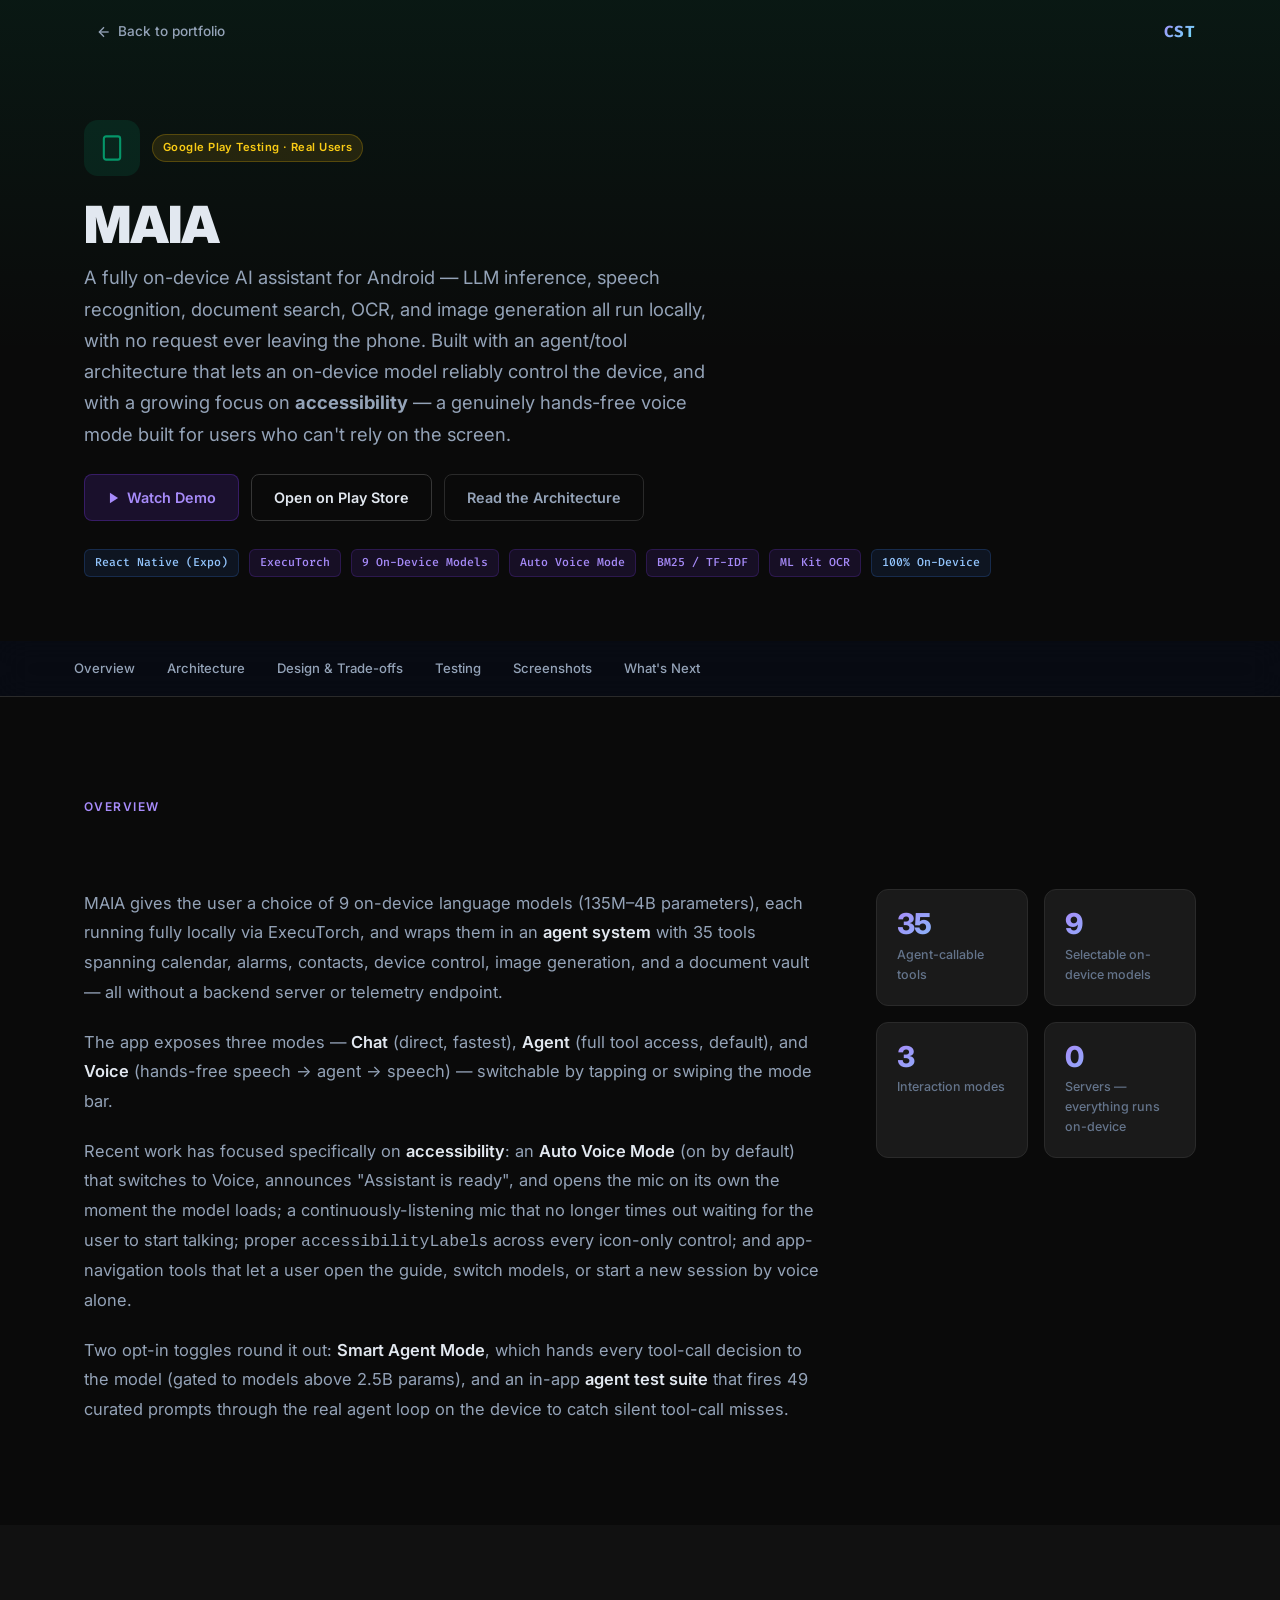
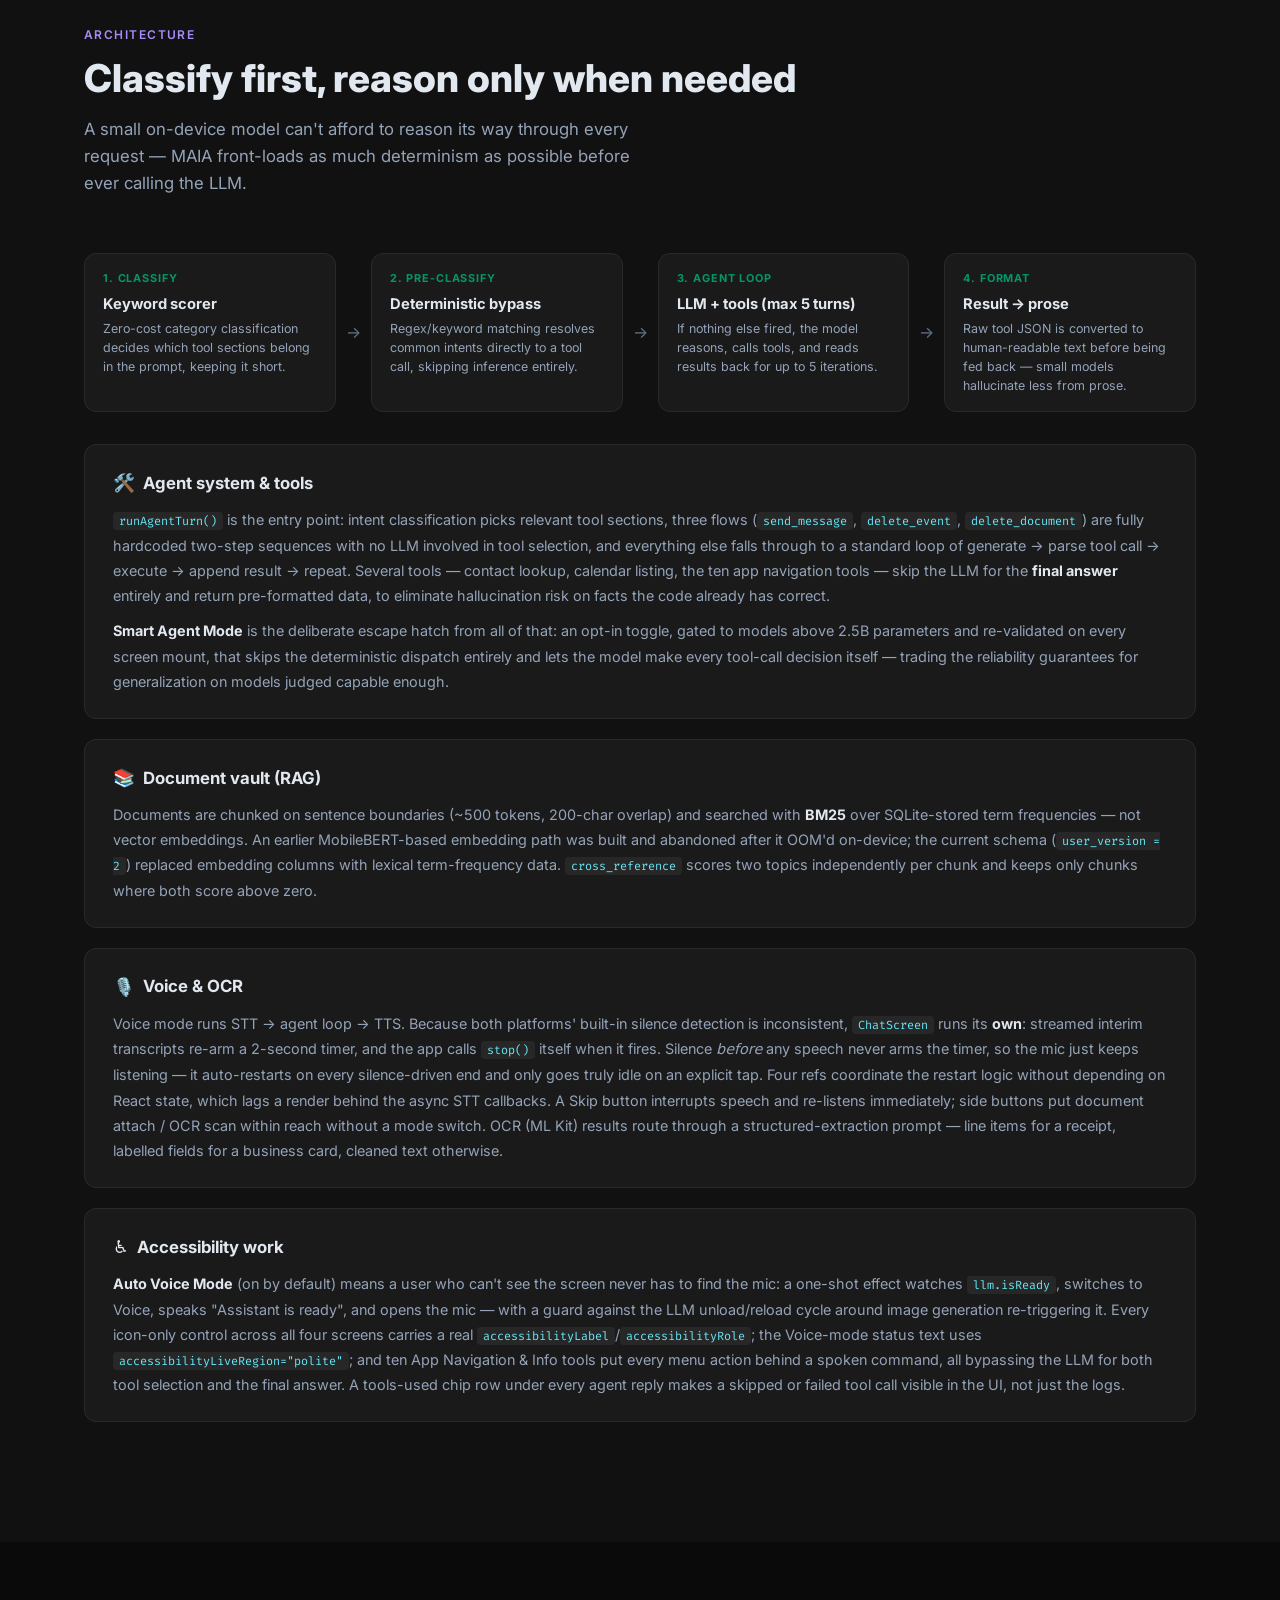
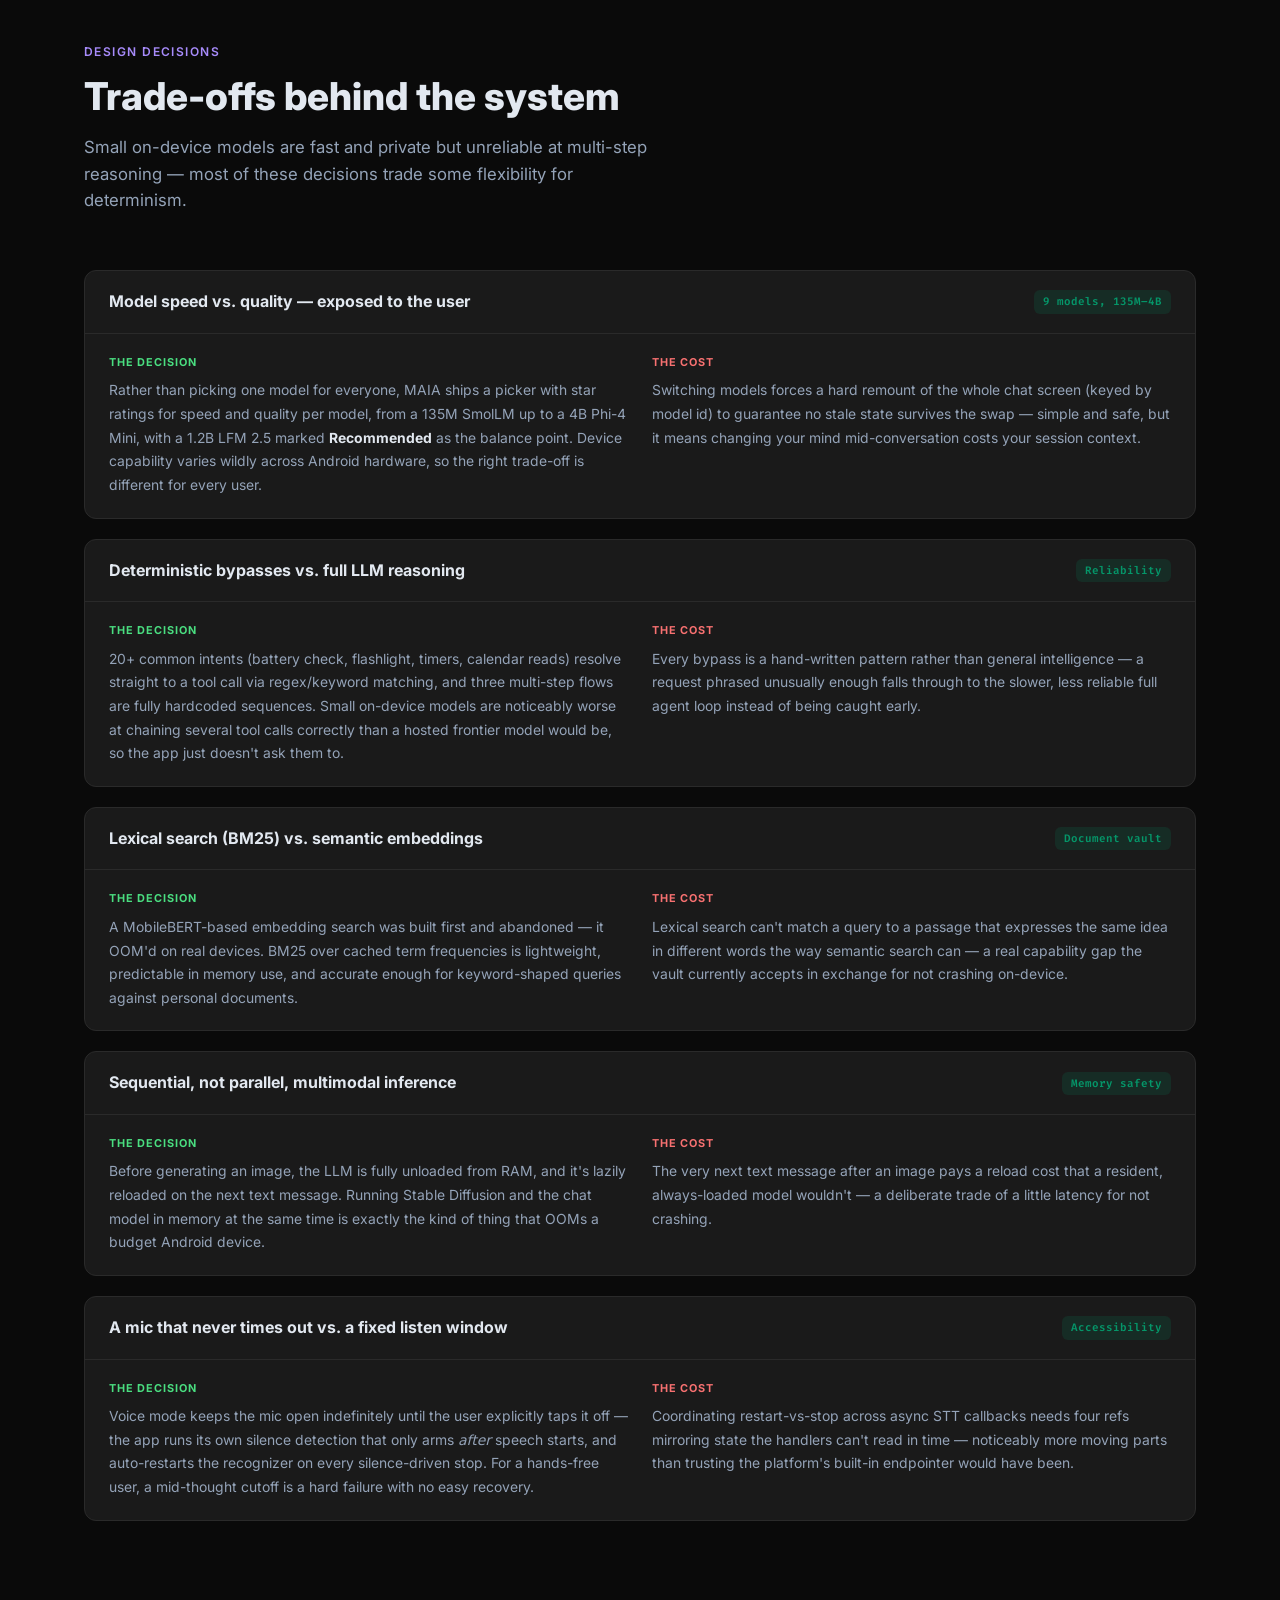
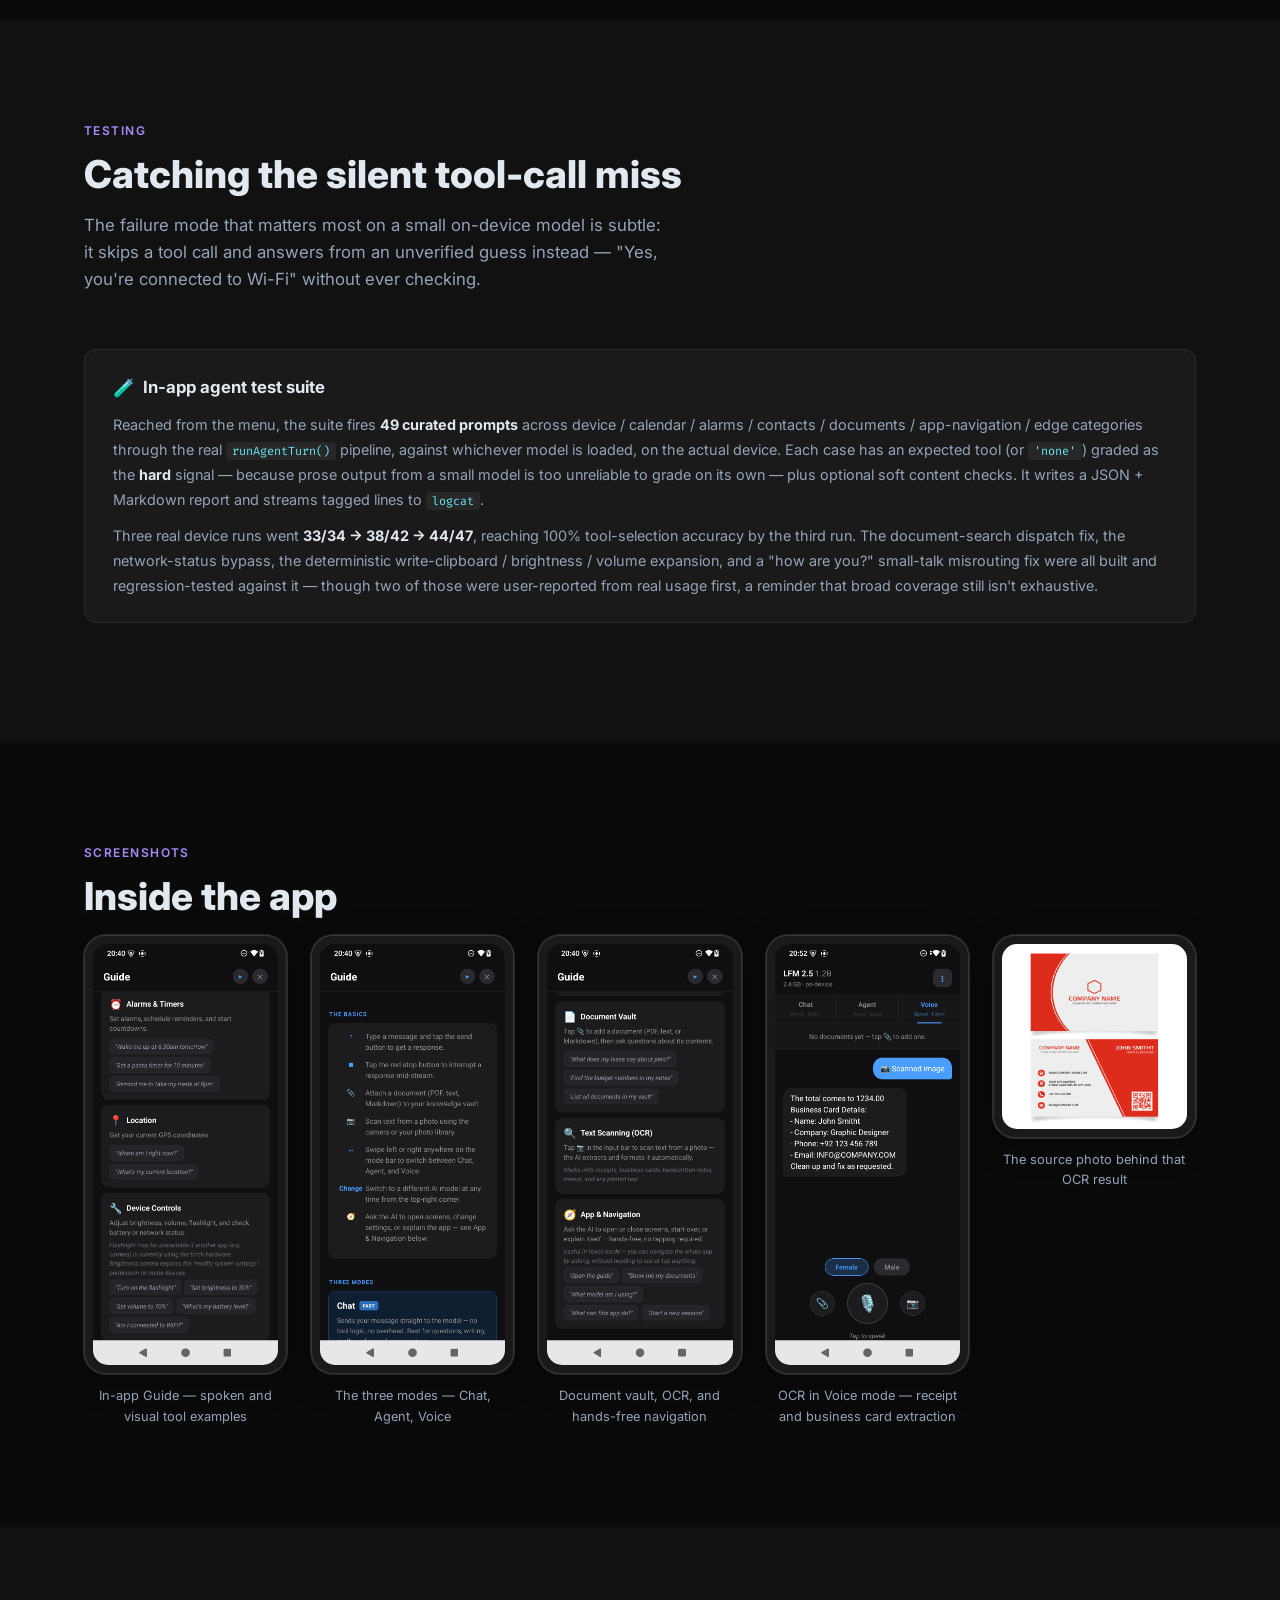
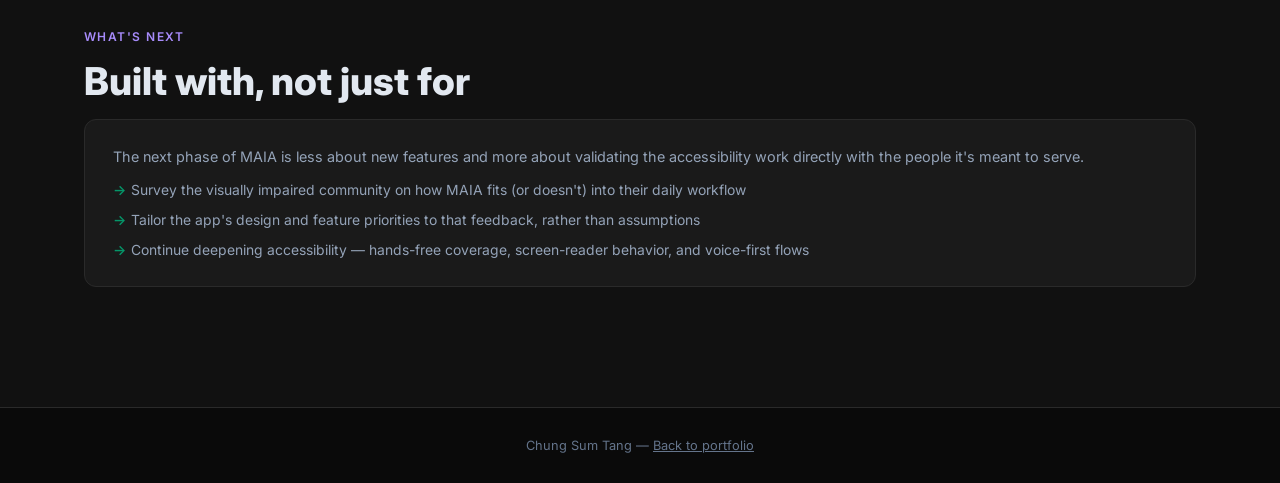
==== commit fd71bfa4: "Refresh project content: ClinicCS hybrid RAG, MAIA voice/testing, Pocket Romance safety - Add dedica" ====
--- a/maia.html
+++ b/maia.html
@@ -57,6 +57,7 @@
           <span class="tag tag-mobile">React Native (Expo)</span>
           <span class="tag tag-ai">ExecuTorch</span>
           <span class="tag tag-ai">9 On-Device Models</span>
+          <span class="tag tag-ai">Auto Voice Mode</span>
           <span class="tag tag-ai">BM25 / TF-IDF</span>
           <span class="tag tag-ai">ML Kit OCR</span>
           <span class="tag tag-mobile">100% On-Device</span>
@@ -70,6 +71,7 @@
         <a href="#overview" class="subnav-link">Overview</a>
         <a href="#architecture" class="subnav-link">Architecture</a>
         <a href="#tradeoffs" class="subnav-link">Design &amp; Trade-offs</a>
+        <a href="#testing" class="subnav-link">Testing</a>
         <a href="#screenshots" class="subnav-link">Screenshots</a>
         <a href="#roadmap" class="subnav-link">What's Next</a>
       </div>
@@ -94,11 +96,18 @@
               switchable by tapping or swiping the mode bar.
             </p>
             <p>
-              Recent work has focused specifically on <strong>accessibility</strong>: proper
-              <code>accessibilityLabel</code>s across every icon-only control, live-region announcements for
-              state changes in Voice mode, and a new set of app-navigation tools that let a user open the
-              guide, switch models, or start a new session by voice alone — so the whole app is operable
-              without seeing or touching the screen.
+              Recent work has focused specifically on <strong>accessibility</strong>: an
+              <strong>Auto Voice Mode</strong> (on by default) that switches to Voice, announces "Assistant
+              is ready", and opens the mic on its own the moment the model loads; a continuously-listening
+              mic that no longer times out waiting for the user to start talking; proper
+              <code>accessibilityLabel</code>s across every icon-only control; and app-navigation tools that
+              let a user open the guide, switch models, or start a new session by voice alone.
+            </p>
+            <p>
+              Two opt-in toggles round it out: <strong>Smart Agent Mode</strong>, which hands every
+              tool-call decision to the model (gated to models above 2.5B params), and an in-app
+              <strong>agent test suite</strong> that fires 49 curated prompts through the real agent loop on
+              the device to catch silent tool-call misses.
             </p>
           </div>
           <div class="about-stats reveal">
@@ -166,9 +175,15 @@
             sections, three flows (<code>send_message</code>, <code>delete_event</code>,
             <code>delete_document</code>) are fully hardcoded two-step sequences with no LLM involved in tool
             selection, and everything else falls through to a standard loop of generate → parse tool call →
-            execute → append result → repeat. Several tools — contact lookup, calendar listing, SMS reads —
-            skip the LLM for the <strong>final answer</strong> entirely and return pre-formatted data, to
-            eliminate hallucination risk on facts the code already has correct.
+            execute → append result → repeat. Several tools — contact lookup, calendar listing, the ten app
+            navigation tools — skip the LLM for the <strong>final answer</strong> entirely and return
+            pre-formatted data, to eliminate hallucination risk on facts the code already has correct.
+          </p>
+          <p>
+            <strong>Smart Agent Mode</strong> is the deliberate escape hatch from all of that: an opt-in
+            toggle, gated to models above 2.5B parameters and re-validated on every screen mount, that skips
+            the deterministic dispatch entirely and lets the model make every tool-call decision itself —
+            trading the reliability guarantees for generalization on models judged capable enough.
           </p>
         </div>
 
@@ -187,24 +202,31 @@
         <div class="arch-block reveal">
           <h3><span class="arch-icon">🎙️</span> Voice &amp; OCR</h3>
           <p>
-            Voice mode runs STT → agent loop → TTS with auto-resume listening after the reply finishes, a
-            Skip button that interrupts speech and immediately re-listens, and side buttons for document
-            attach / OCR scan so a voice-only user never has to switch modes to reach those features. OCR
-            (ML Kit) results are routed through a structured-extraction prompt that adapts its output —
-            line items for a receipt, labelled fields for a business card, cleaned text otherwise.
+            Voice mode runs STT → agent loop → TTS. Because both platforms' built-in silence detection is
+            inconsistent, <code>ChatScreen</code> runs its <strong>own</strong>: streamed interim
+            transcripts re-arm a 2-second timer, and the app calls <code>stop()</code> itself when it fires.
+            Silence <em>before</em> any speech never arms the timer, so the mic just keeps listening — it
+            auto-restarts on every silence-driven end and only goes truly idle on an explicit tap. Four refs
+            coordinate the restart logic without depending on React state, which lags a render behind the
+            async STT callbacks. A Skip button interrupts speech and re-listens immediately; side buttons
+            put document attach / OCR scan within reach without a mode switch. OCR (ML Kit) results route
+            through a structured-extraction prompt — line items for a receipt, labelled fields for a
+            business card, cleaned text otherwise.
           </p>
         </div>
 
         <div class="arch-block reveal">
           <h3><span class="arch-icon">♿</span> Accessibility work</h3>
           <p>
-            Every icon-only control across all four screens now carries a real
-            <code>accessibilityLabel</code>/<code>accessibilityRole</code> instead of reading silently to a
-            screen reader. The Voice-mode status text uses <code>accessibilityLiveRegion="polite"</code> so
-            state changes announce themselves. Ten new App Navigation &amp; Info tools put every menu action —
-            opening the guide, switching models, starting a new session — behind a spoken command, and all
-            ten bypass the LLM for both tool selection and the final answer, since navigating a screen has
-            exactly one correct outcome.
+            <strong>Auto Voice Mode</strong> (on by default) means a user who can't see the screen never
+            has to find the mic: a one-shot effect watches <code>llm.isReady</code>, switches to Voice,
+            speaks "Assistant is ready", and opens the mic — with a guard against the LLM
+            unload/reload cycle around image generation re-triggering it. Every icon-only control across all
+            four screens carries a real <code>accessibilityLabel</code>/<code>accessibilityRole</code>; the
+            Voice-mode status text uses <code>accessibilityLiveRegion="polite"</code>; and ten App
+            Navigation &amp; Info tools put every menu action behind a spoken command, all bypassing the LLM
+            for both tool selection and the final answer. A tools-used chip row under every agent reply
+            makes a skipped or failed tool call visible in the UI, not just the logs.
           </p>
         </div>
       </div>
@@ -323,12 +345,70 @@
             </div>
           </div>
 
+          <div class="tradeoff-card reveal">
+            <div class="tradeoff-head">
+              <span class="tradeoff-title">A mic that never times out vs. a fixed listen window</span>
+              <span class="tradeoff-tag">Accessibility</span>
+            </div>
+            <div class="tradeoff-body">
+              <div class="tradeoff-col tradeoff-col-gain">
+                <div class="tradeoff-col-label">The decision</div>
+                <p>
+                  Voice mode keeps the mic open indefinitely until the user explicitly taps it off — the
+                  app runs its own silence detection that only arms <em>after</em> speech starts, and
+                  auto-restarts the recognizer on every silence-driven stop. For a hands-free user, a
+                  mid-thought cutoff is a hard failure with no easy recovery.
+                </p>
+              </div>
+              <div class="tradeoff-col tradeoff-col-cost">
+                <div class="tradeoff-col-label">The cost</div>
+                <p>
+                  Coordinating restart-vs-stop across async STT callbacks needs four refs mirroring state
+                  the handlers can't read in time — noticeably more moving parts than trusting the
+                  platform's built-in endpointer would have been.
+                </p>
+              </div>
+            </div>
+          </div>
+
+        </div>
+      </div>
+    </section>
+
+    <!-- ── Testing ────────────────────────────────────────────────── -->
+    <section id="testing" class="section section-alt">
+      <div class="container">
+        <div class="section-label reveal">Testing</div>
+        <h2 class="section-title reveal">Catching the silent tool-call miss</h2>
+        <p class="section-subtitle reveal">
+          The failure mode that matters most on a small on-device model is subtle: it skips a tool call and
+          answers from an unverified guess instead — "Yes, you're connected to Wi-Fi" without ever checking.
+        </p>
+
+        <div class="arch-block reveal">
+          <h3><span class="arch-icon">🧪</span> In-app agent test suite</h3>
+          <p>
+            Reached from the menu, the suite fires <strong>49 curated prompts</strong> across
+            device / calendar / alarms / contacts / documents / app-navigation / edge categories through the
+            real <code>runAgentTurn()</code> pipeline, against whichever model is loaded, on the actual
+            device. Each case has an expected tool (or <code>'none'</code>) graded as the <strong>hard</strong>
+            signal — because prose output from a small model is too unreliable to grade on its own — plus
+            optional soft content checks. It writes a JSON + Markdown report and streams tagged lines to
+            <code>logcat</code>.
+          </p>
+          <p>
+            Three real device runs went <strong>33/34 → 38/42 → 44/47</strong>, reaching 100%
+            tool-selection accuracy by the third run. The document-search dispatch fix, the network-status
+            bypass, the deterministic write-clipboard / brightness / volume expansion, and a "how are you?"
+            small-talk misrouting fix were all built and regression-tested against it — though two of those
+            were user-reported from real usage first, a reminder that broad coverage still isn't exhaustive.
+          </p>
         </div>
       </div>
     </section>
 
     <!-- ── Screenshots ────────────────────────────────────────────── -->
-    <section id="screenshots" class="section section-alt">
+    <section id="screenshots" class="section">
       <div class="container">
         <div class="section-label reveal">Screenshots</div>
         <h2 class="section-title reveal">Inside the app</h2>
@@ -359,7 +439,7 @@
     </section>
 
     <!-- ── Roadmap ────────────────────────────────────────────────── -->
-    <section id="roadmap" class="section">
+    <section id="roadmap" class="section section-alt">
       <div class="container">
         <div class="section-label reveal">What's Next</div>
         <h2 class="section-title reveal">Built with, not just for</h2>
--- a/style.css
+++ b/style.css
@@ -814,7 +814,7 @@
 /* ── Contact ──────────────────────────────────────────────────── */
 .contact-grid {
   display: grid;
-  grid-template-columns: repeat(3, 1fr);
+  grid-template-columns: repeat(auto-fit, minmax(220px, 1fr));
   gap: 16px;
   margin-top: 0;
 }
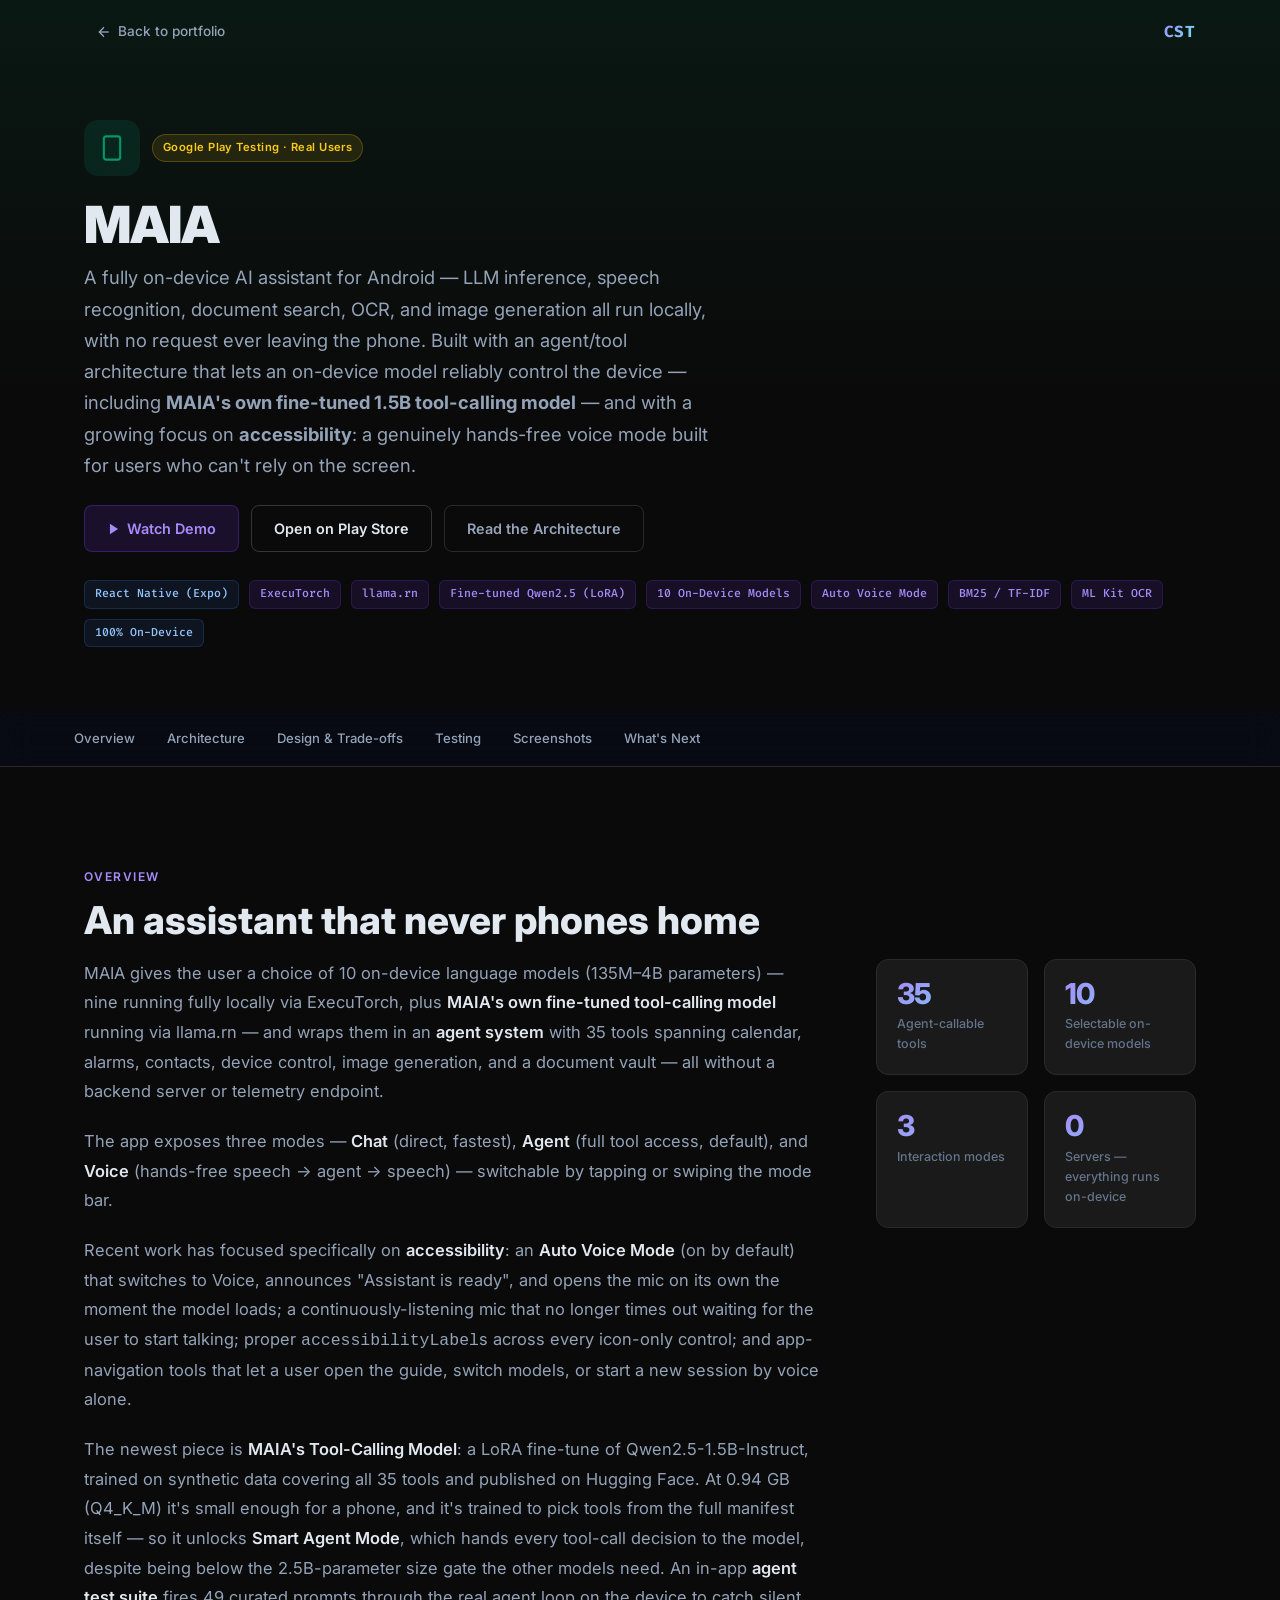
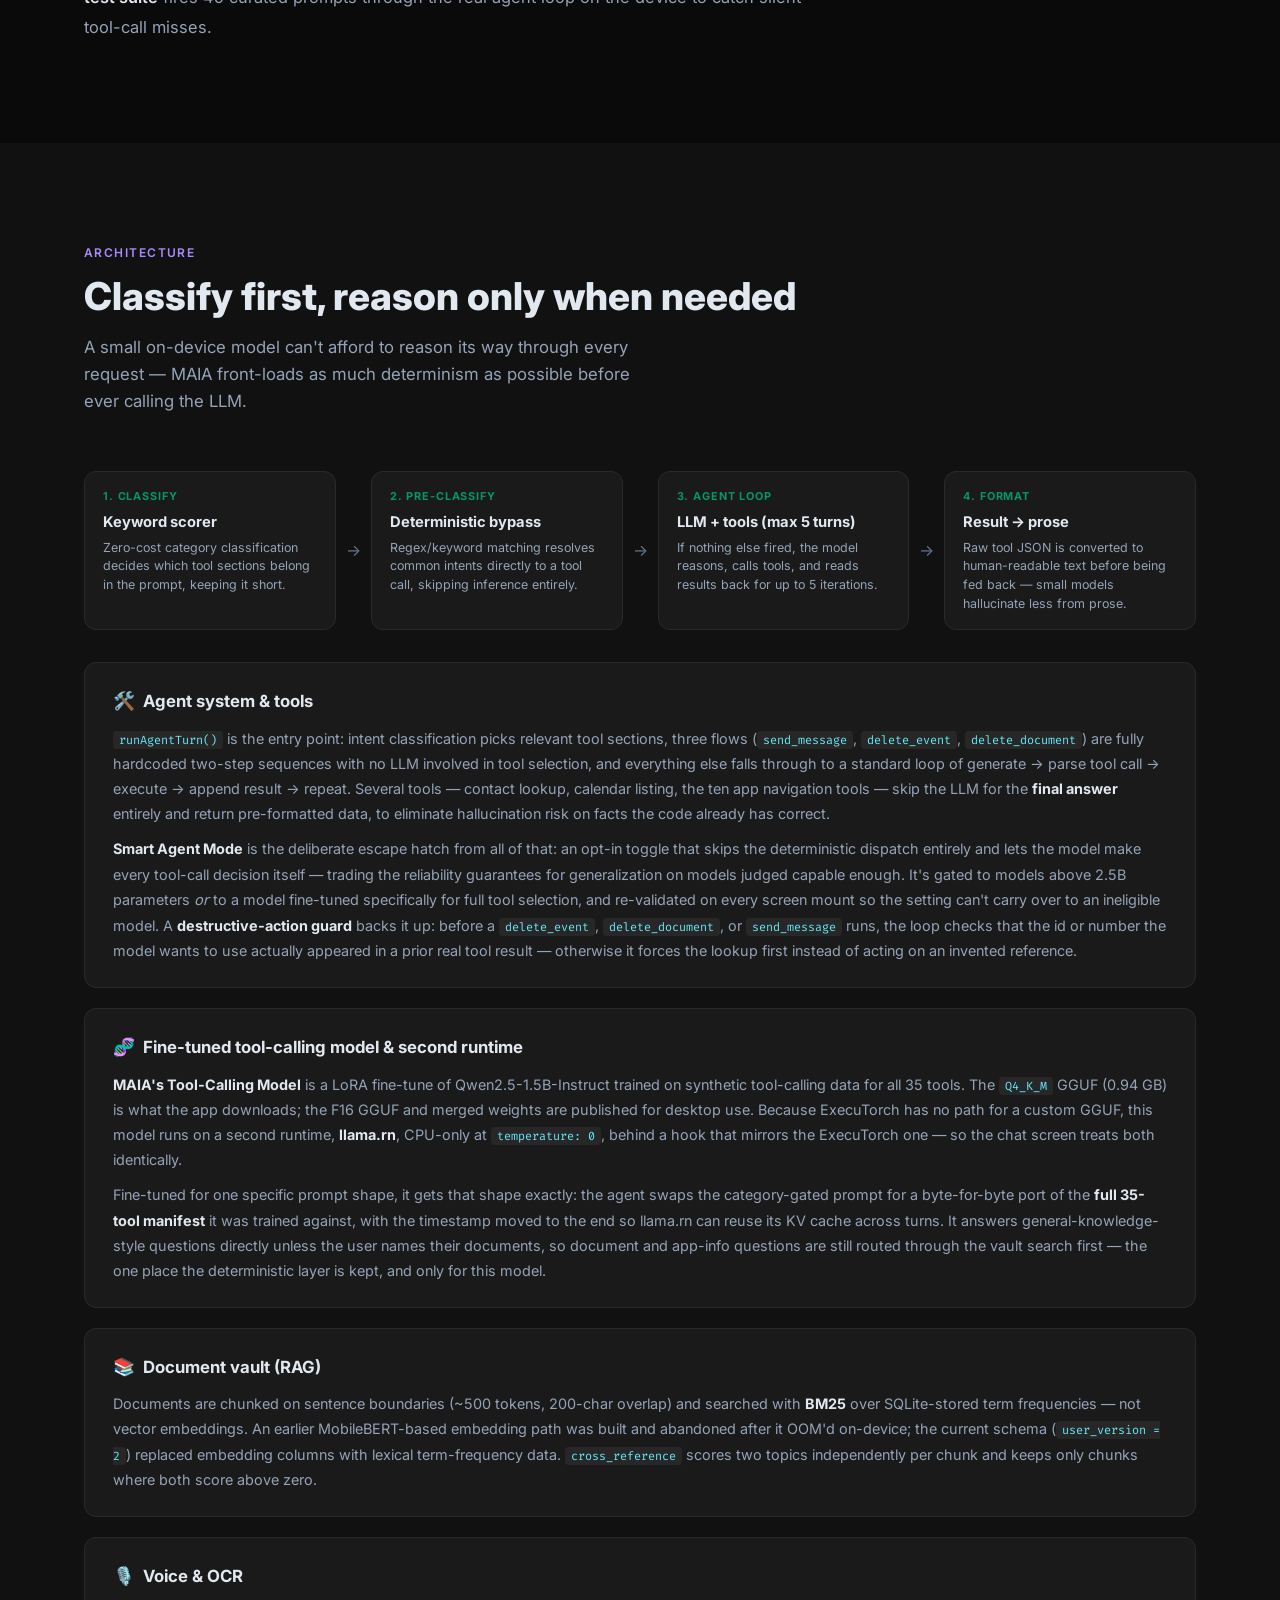
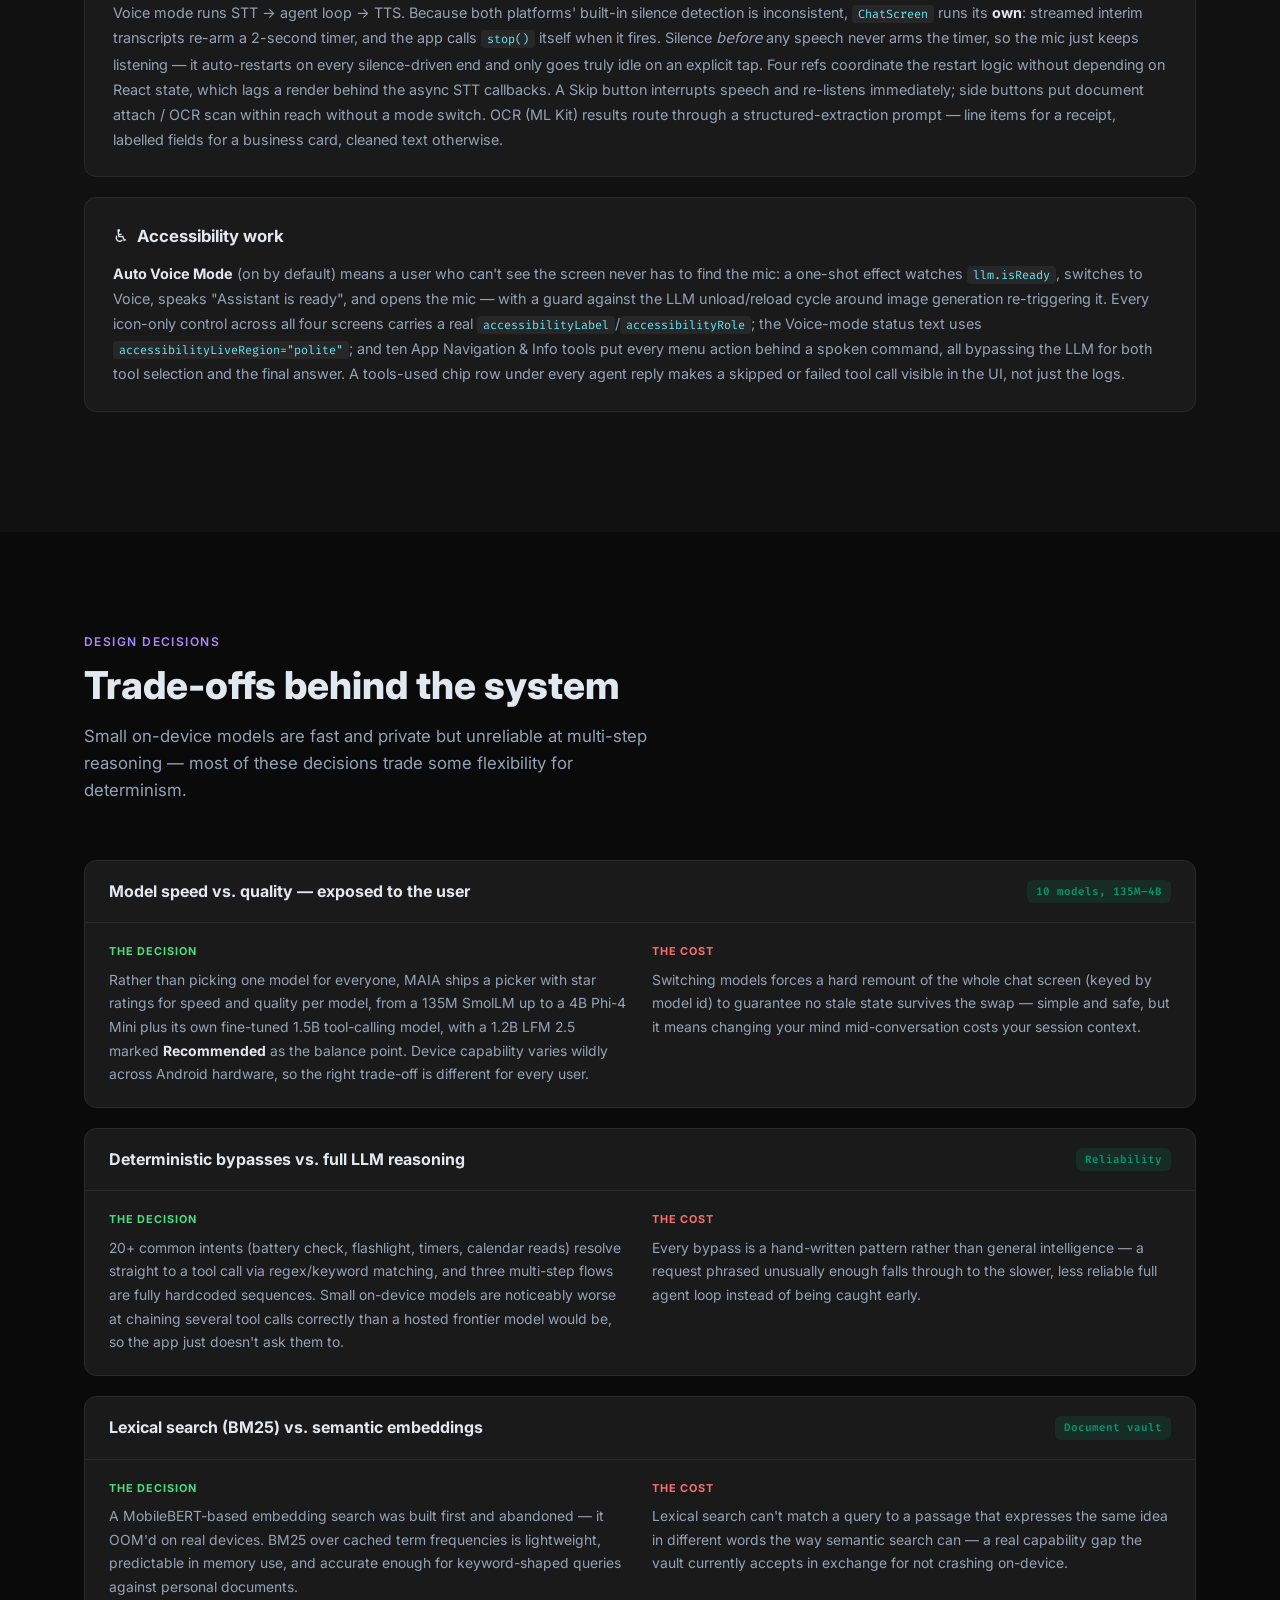
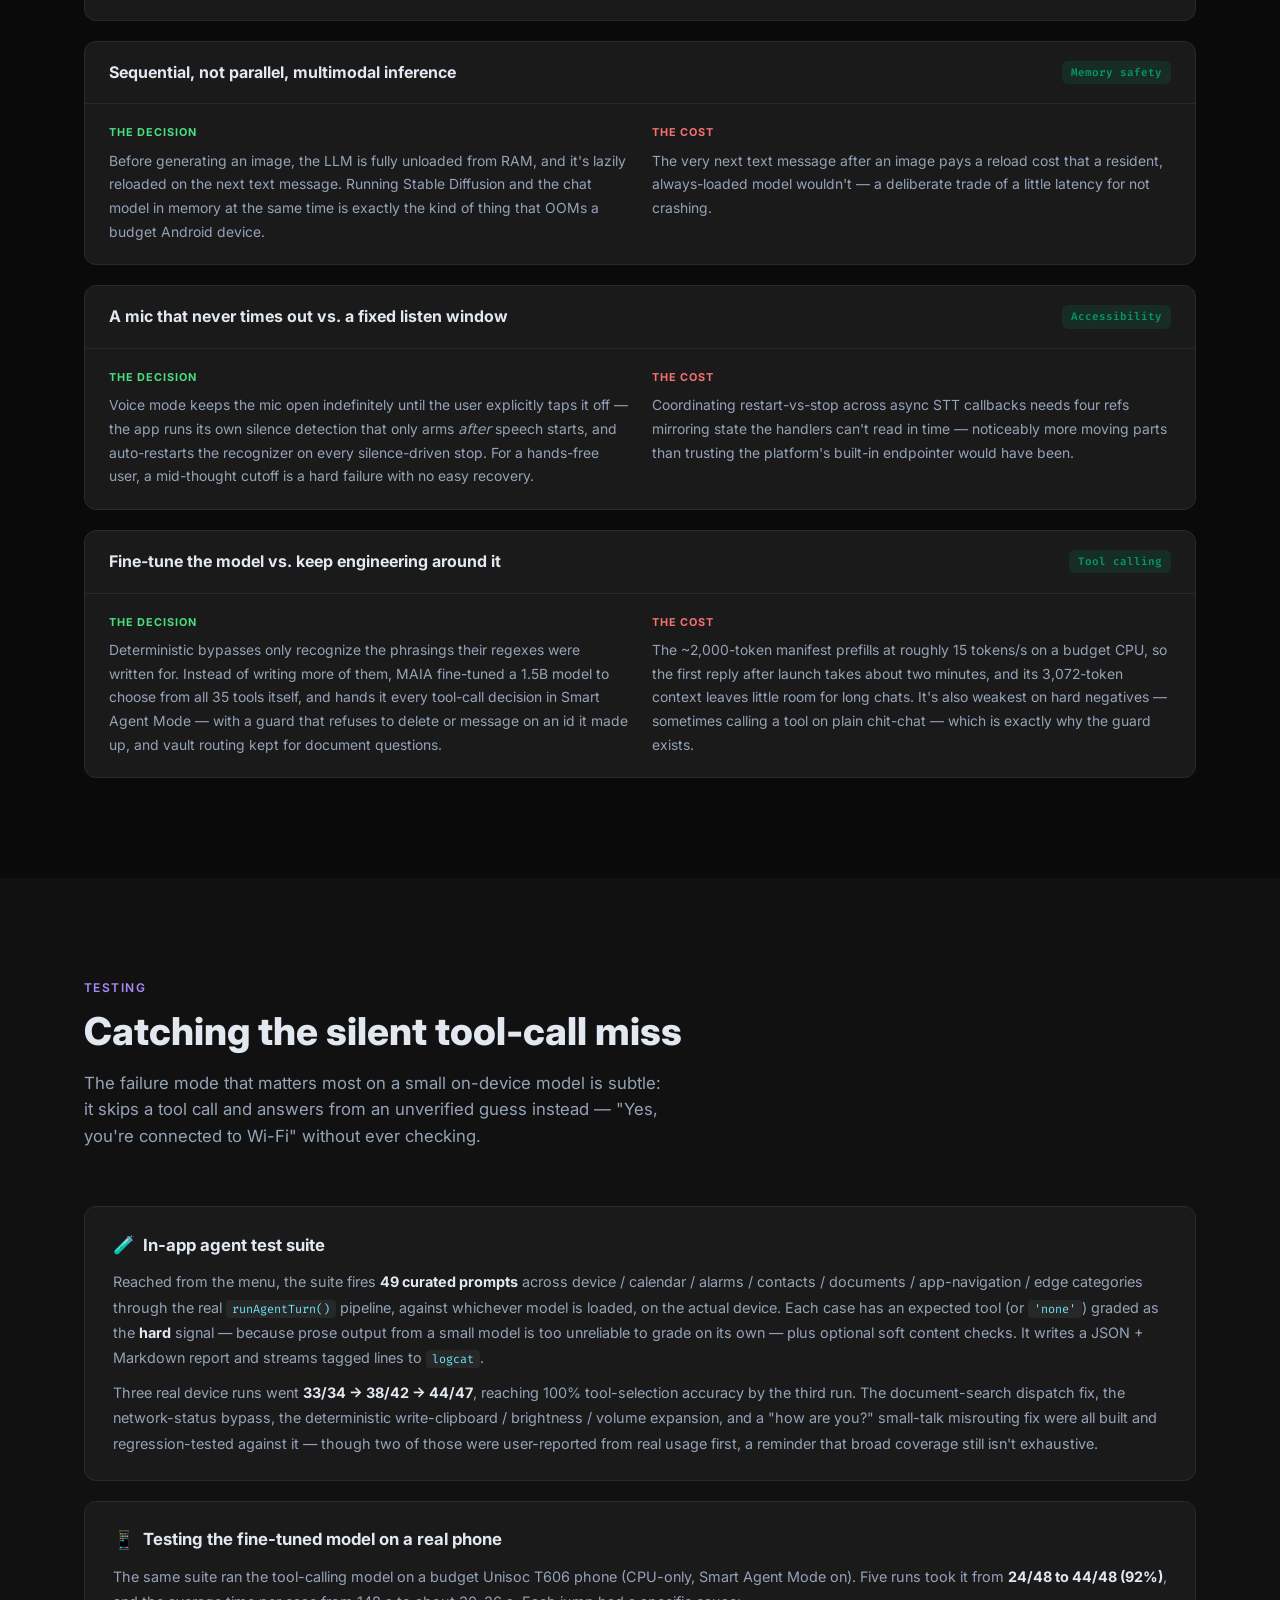
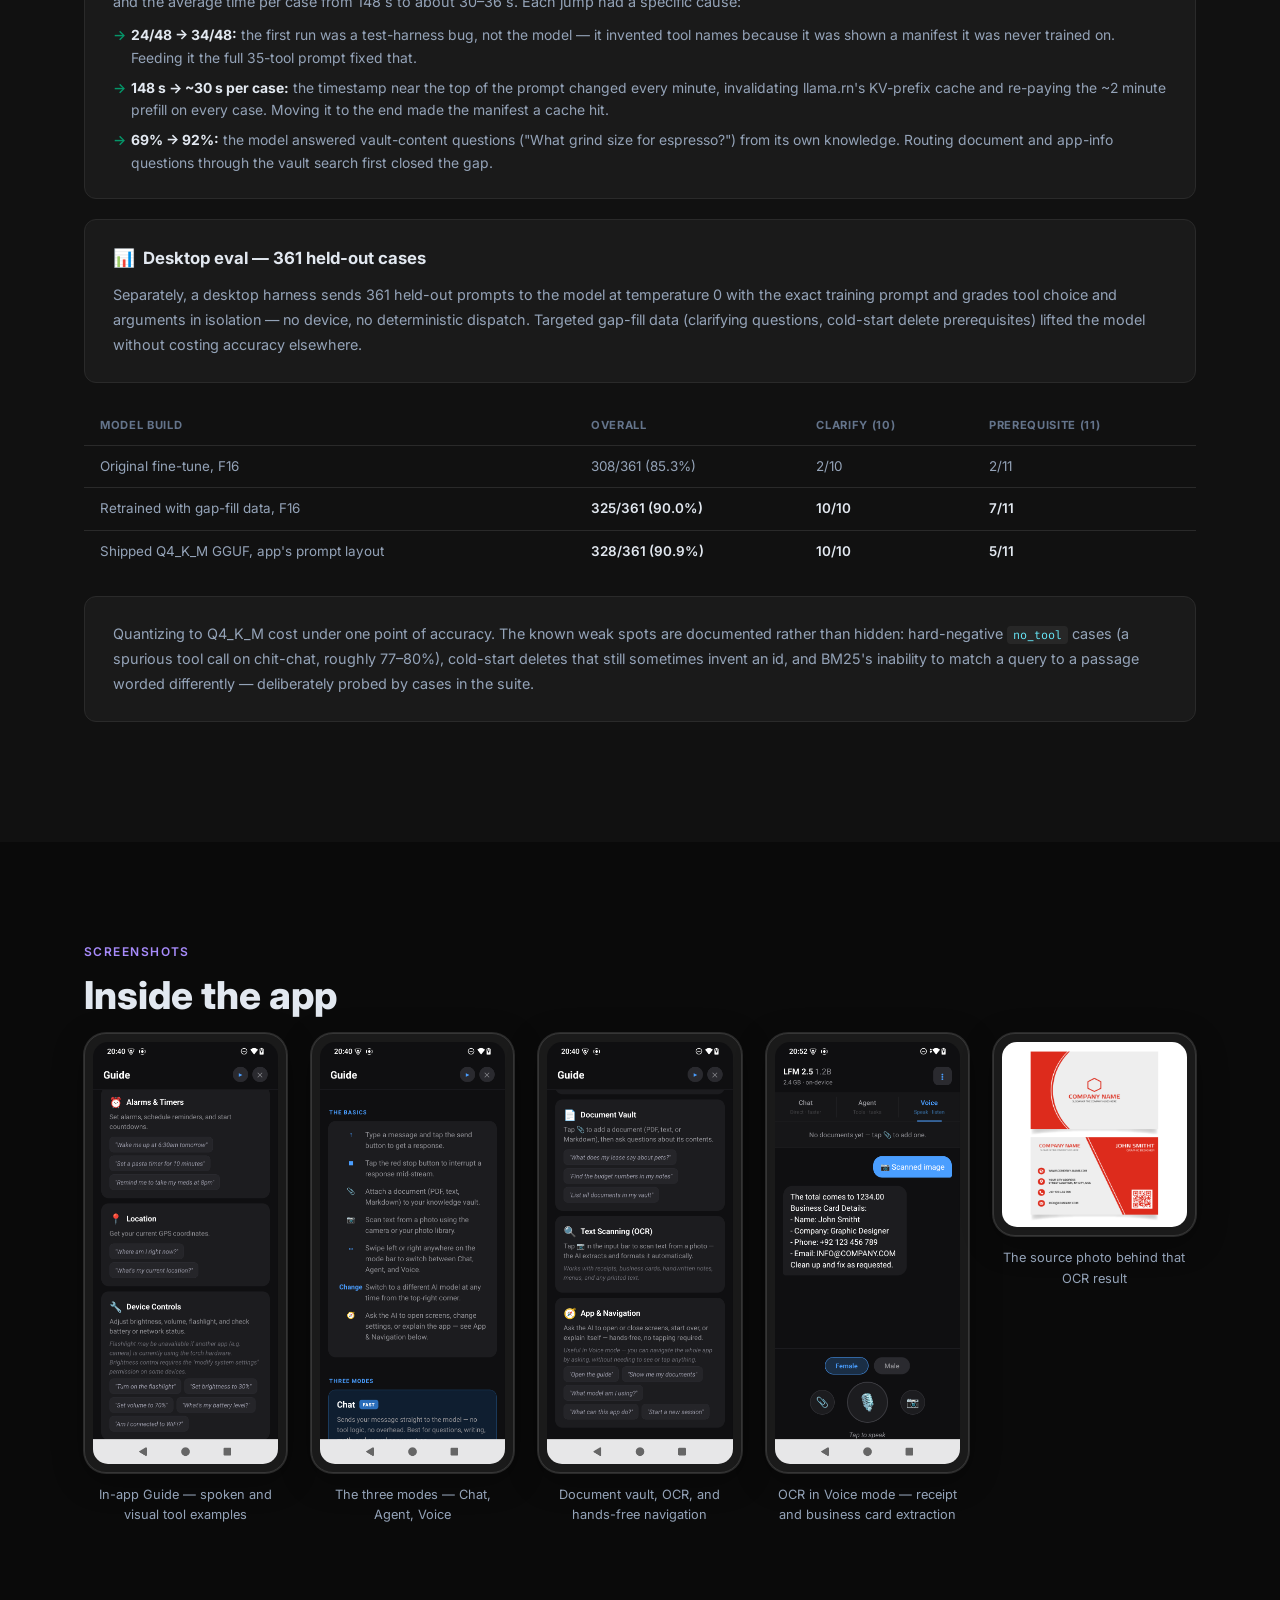
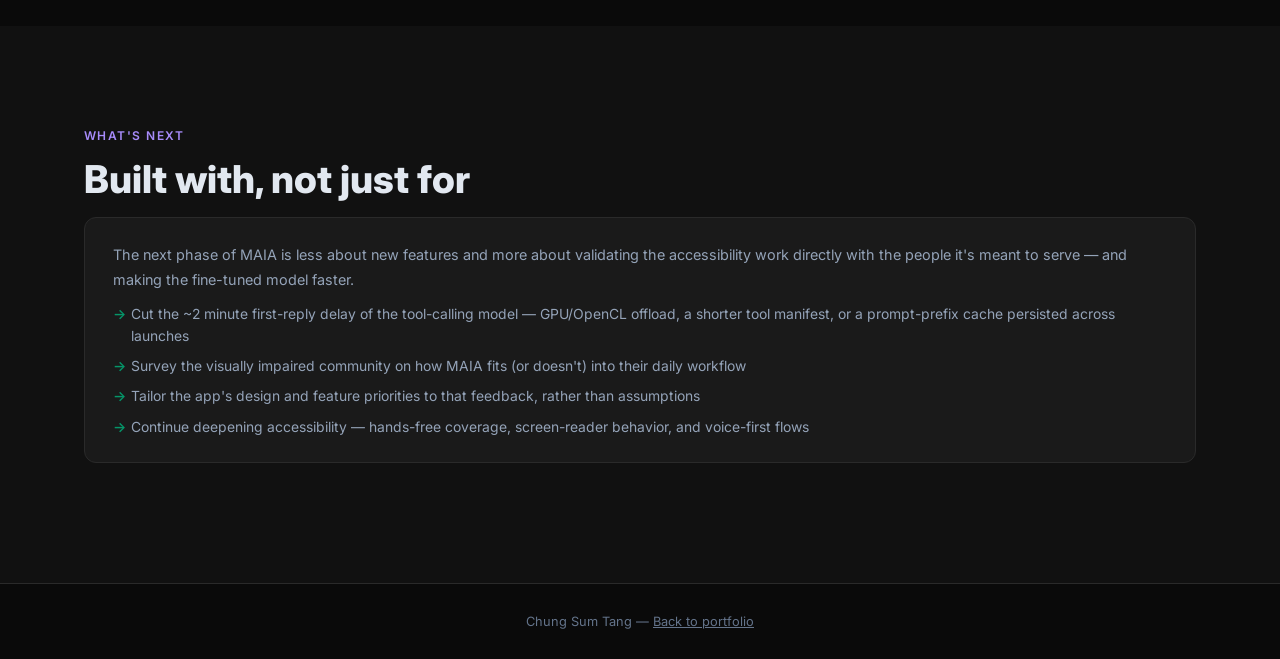
==== commit 0a569ed1: "Update MAIA content: fine-tuned tool-calling model, llama.rn runtime, Smart Agent Mode guard, eval r" ====
--- a/maia.html
+++ b/maia.html
@@ -4,9 +4,9 @@
   <meta charset="UTF-8">
   <meta name="viewport" content="width=device-width, initial-scale=1.0">
   <title>MAIA — Fully On-Device Mobile AI Assistant | Chung Sum Tang</title>
-  <meta name="description" content="MAIA: a fully on-device AI assistant for Android built for accessibility. Architecture, design decisions, and trade-offs behind the agent, RAG vault, and voice systems.">
+  <meta name="description" content="MAIA: a fully on-device AI assistant for Android built for accessibility, with its own fine-tuned tool-calling model. Architecture, design decisions, and trade-offs behind the agent, RAG vault, and voice systems.">
   <meta property="og:title" content="MAIA — Fully On-Device Mobile AI Assistant">
-  <meta property="og:description" content="On-device LLM assistant with a hands-free voice mode, document vault, and OCR — built with real accessibility work for visually impaired users.">
+  <meta property="og:description" content="On-device LLM assistant with a fine-tuned tool-calling model, a hands-free voice mode, document vault, and OCR — built with real accessibility work for visually impaired users.">
   <meta property="og:type" content="website">
   <link rel="preconnect" href="https://fonts.googleapis.com">
   <link rel="preconnect" href="https://fonts.gstatic.com" crossorigin>
@@ -41,9 +41,10 @@
         <p class="project-hero-tagline reveal">
           A fully on-device AI assistant for Android — LLM inference, speech recognition, document
           search, OCR, and image generation all run locally, with no request ever leaving the phone.
-          Built with an agent/tool architecture that lets an on-device model reliably control the device,
-          and with a growing focus on <strong>accessibility</strong> — a genuinely hands-free voice mode
-          built for users who can't rely on the screen.
+          Built with an agent/tool architecture that lets an on-device model reliably control the device —
+          including <strong>MAIA's own fine-tuned 1.5B tool-calling model</strong> — and with a growing focus
+          on <strong>accessibility</strong>: a genuinely hands-free voice mode built for users who can't rely
+          on the screen.
         </p>
         <div class="project-hero-ctas reveal">
           <button class="btn btn-demo" onclick="openModal('DemoVideos/MAIA/MAIADemo.mp4', 'MAIA Demo', 'Demonstrates image generation, battery check, calendar event creation, and document Q&amp;A — all running fully on-device.')">
@@ -56,7 +57,9 @@
         <div class="project-hero-meta reveal">
           <span class="tag tag-mobile">React Native (Expo)</span>
           <span class="tag tag-ai">ExecuTorch</span>
-          <span class="tag tag-ai">9 On-Device Models</span>
+          <span class="tag tag-ai">llama.rn</span>
+          <span class="tag tag-ai">Fine-tuned Qwen2.5 (LoRA)</span>
+          <span class="tag tag-ai">10 On-Device Models</span>
           <span class="tag tag-ai">Auto Voice Mode</span>
           <span class="tag tag-ai">BM25 / TF-IDF</span>
           <span class="tag tag-ai">ML Kit OCR</span>
@@ -85,8 +88,9 @@
         <div class="about-grid">
           <div class="about-text reveal">
             <p>
-              MAIA gives the user a choice of 9 on-device language models (135M–4B parameters), each
-              running fully locally via ExecuTorch, and wraps them in an <strong>agent system</strong> with
+              MAIA gives the user a choice of 10 on-device language models (135M–4B parameters) — nine
+              running fully locally via ExecuTorch, plus <strong>MAIA's own fine-tuned tool-calling
+              model</strong> running via llama.rn — and wraps them in an <strong>agent system</strong> with
               35 tools spanning calendar, alarms, contacts, device control, image generation, and a
               document vault — all without a backend server or telemetry endpoint.
             </p>
@@ -104,10 +108,13 @@
               let a user open the guide, switch models, or start a new session by voice alone.
             </p>
             <p>
-              Two opt-in toggles round it out: <strong>Smart Agent Mode</strong>, which hands every
-              tool-call decision to the model (gated to models above 2.5B params), and an in-app
-              <strong>agent test suite</strong> that fires 49 curated prompts through the real agent loop on
-              the device to catch silent tool-call misses.
+              The newest piece is <strong>MAIA's Tool-Calling Model</strong>: a LoRA fine-tune of
+              Qwen2.5-1.5B-Instruct, trained on synthetic data covering all 35 tools and published on
+              Hugging Face. At 0.94&nbsp;GB (Q4_K_M) it's small enough for a phone, and it's trained to pick
+              tools from the full manifest itself — so it unlocks <strong>Smart Agent Mode</strong>, which
+              hands every tool-call decision to the model, despite being below the 2.5B-parameter size gate
+              the other models need. An in-app <strong>agent test suite</strong> fires 49 curated prompts
+              through the real agent loop on the device to catch silent tool-call misses.
             </p>
           </div>
           <div class="about-stats reveal">
@@ -116,7 +123,7 @@
               <span class="stat-label">Agent-callable tools</span>
             </div>
             <div class="stat-card">
-              <span class="stat-number gradient-text">9</span>
+              <span class="stat-number gradient-text">10</span>
               <span class="stat-label">Selectable on-device models</span>
             </div>
             <div class="stat-card">
@@ -181,9 +188,34 @@
           </p>
           <p>
             <strong>Smart Agent Mode</strong> is the deliberate escape hatch from all of that: an opt-in
-            toggle, gated to models above 2.5B parameters and re-validated on every screen mount, that skips
-            the deterministic dispatch entirely and lets the model make every tool-call decision itself —
-            trading the reliability guarantees for generalization on models judged capable enough.
+            toggle that skips the deterministic dispatch entirely and lets the model make every tool-call
+            decision itself — trading the reliability guarantees for generalization on models judged capable
+            enough. It's gated to models above 2.5B parameters <em>or</em> to a model fine-tuned specifically
+            for full tool selection, and re-validated on every screen mount so the setting can't carry over
+            to an ineligible model. A <strong>destructive-action guard</strong> backs it up: before a
+            <code>delete_event</code>, <code>delete_document</code>, or <code>send_message</code> runs, the
+            loop checks that the id or number the model wants to use actually appeared in a prior real tool
+            result — otherwise it forces the lookup first instead of acting on an invented reference.
+          </p>
+        </div>
+
+        <div class="arch-block reveal">
+          <h3><span class="arch-icon">🧬</span> Fine-tuned tool-calling model &amp; second runtime</h3>
+          <p>
+            <strong>MAIA's Tool-Calling Model</strong> is a LoRA fine-tune of Qwen2.5-1.5B-Instruct trained on
+            synthetic tool-calling data for all 35 tools. The <code>Q4_K_M</code> GGUF (0.94&nbsp;GB) is what
+            the app downloads; the F16 GGUF and merged weights are published for desktop use. Because
+            ExecuTorch has no path for a custom GGUF, this model runs on a second runtime,
+            <strong>llama.rn</strong>, CPU-only at <code>temperature: 0</code>, behind a hook that mirrors
+            the ExecuTorch one — so the chat screen treats both identically.
+          </p>
+          <p>
+            Fine-tuned for one specific prompt shape, it gets that shape exactly: the agent swaps the
+            category-gated prompt for a byte-for-byte port of the <strong>full 35-tool manifest</strong> it
+            was trained against, with the timestamp moved to the end so llama.rn can reuse its KV cache
+            across turns. It answers general-knowledge-style questions directly unless the user names their
+            documents, so document and app-info questions are still routed through the vault search first —
+            the one place the deterministic layer is kept, and only for this model.
           </p>
         </div>
 
@@ -247,14 +279,15 @@
           <div class="tradeoff-card reveal">
             <div class="tradeoff-head">
               <span class="tradeoff-title">Model speed vs. quality — exposed to the user</span>
-              <span class="tradeoff-tag">9 models, 135M–4B</span>
+              <span class="tradeoff-tag">10 models, 135M–4B</span>
             </div>
             <div class="tradeoff-body">
               <div class="tradeoff-col tradeoff-col-gain">
                 <div class="tradeoff-col-label">The decision</div>
                 <p>
                   Rather than picking one model for everyone, MAIA ships a picker with star ratings for
-                  speed and quality per model, from a 135M SmolLM up to a 4B Phi-4 Mini, with a 1.2B LFM 2.5
+                  speed and quality per model, from a 135M SmolLM up to a 4B Phi-4 Mini plus its own
+                  fine-tuned 1.5B tool-calling model, with a 1.2B LFM 2.5
                   marked <strong>Recommended</strong> as the balance point. Device capability varies wildly
                   across Android hardware, so the right trade-off is different for every user.
                 </p>
@@ -366,6 +399,33 @@
                   Coordinating restart-vs-stop across async STT callbacks needs four refs mirroring state
                   the handlers can't read in time — noticeably more moving parts than trusting the
                   platform's built-in endpointer would have been.
+                </p>
+              </div>
+            </div>
+          </div>
+
+          <div class="tradeoff-card reveal">
+            <div class="tradeoff-head">
+              <span class="tradeoff-title">Fine-tune the model vs. keep engineering around it</span>
+              <span class="tradeoff-tag">Tool calling</span>
+            </div>
+            <div class="tradeoff-body">
+              <div class="tradeoff-col tradeoff-col-gain">
+                <div class="tradeoff-col-label">The decision</div>
+                <p>
+                  Deterministic bypasses only recognize the phrasings their regexes were written for. Instead
+                  of writing more of them, MAIA fine-tuned a 1.5B model to choose from all 35 tools itself,
+                  and hands it every tool-call decision in Smart Agent Mode — with a guard that refuses to
+                  delete or message on an id it made up, and vault routing kept for document questions.
+                </p>
+              </div>
+              <div class="tradeoff-col tradeoff-col-cost">
+                <div class="tradeoff-col-label">The cost</div>
+                <p>
+                  The ~2,000-token manifest prefills at roughly 15 tokens/s on a budget CPU, so the first
+                  reply after launch takes about two minutes, and its 3,072-token context leaves little room
+                  for long chats. It's also weakest on hard negatives — sometimes calling a tool on plain
+                  chit-chat — which is exactly why the guard exists.
                 </p>
               </div>
             </div>
@@ -404,6 +464,72 @@
             were user-reported from real usage first, a reminder that broad coverage still isn't exhaustive.
           </p>
         </div>
+
+        <div class="arch-block reveal">
+          <h3><span class="arch-icon">📱</span> Testing the fine-tuned model on a real phone</h3>
+          <p>
+            The same suite ran the tool-calling model on a budget Unisoc T606 phone (CPU-only, Smart Agent Mode
+            on). Five runs took it from <strong>24/48 to 44/48 (92%)</strong>, and the average time per case
+            from 148&nbsp;s to about 30–36&nbsp;s. Each jump had a specific cause:
+          </p>
+          <ul>
+            <li><strong>24/48 → 34/48:</strong> the first run was a test-harness bug, not the model — it invented tool names because it was shown a manifest it was never trained on. Feeding it the full 35-tool prompt fixed that.</li>
+            <li><strong>148 s → ~30 s per case:</strong> the timestamp near the top of the prompt changed every minute, invalidating llama.rn's KV-prefix cache and re-paying the ~2 minute prefill on every case. Moving it to the end made the manifest a cache hit.</li>
+            <li><strong>69% → 92%:</strong> the model answered vault-content questions ("What grind size for espresso?") from its own knowledge. Routing document and app-info questions through the vault search first closed the gap.</li>
+          </ul>
+        </div>
+
+        <div class="arch-block reveal">
+          <h3><span class="arch-icon">📊</span> Desktop eval — 361 held-out cases</h3>
+          <p>
+            Separately, a desktop harness sends 361 held-out prompts to the model at temperature 0 with the
+            exact training prompt and grades tool choice and arguments in isolation — no device, no
+            deterministic dispatch. Targeted gap-fill data (clarifying questions, cold-start delete
+            prerequisites) lifted the model without costing accuracy elsewhere.
+          </p>
+        </div>
+
+        <div class="spec-table-wrap reveal">
+          <table class="spec-table">
+            <thead>
+              <tr>
+                <th>Model build</th>
+                <th>Overall</th>
+                <th>Clarify (10)</th>
+                <th>Prerequisite (11)</th>
+              </tr>
+            </thead>
+            <tbody>
+              <tr>
+                <td>Original fine-tune, F16</td>
+                <td>308/361 (85.3%)</td>
+                <td>2/10</td>
+                <td>2/11</td>
+              </tr>
+              <tr>
+                <td>Retrained with gap-fill data, F16</td>
+                <td class="spec-strong">325/361 (90.0%)</td>
+                <td class="spec-strong">10/10</td>
+                <td class="spec-strong">7/11</td>
+              </tr>
+              <tr>
+                <td>Shipped Q4_K_M GGUF, app's prompt layout</td>
+                <td class="spec-strong">328/361 (90.9%)</td>
+                <td class="spec-strong">10/10</td>
+                <td class="spec-strong">5/11</td>
+              </tr>
+            </tbody>
+          </table>
+        </div>
+
+        <div class="arch-block reveal">
+          <p>
+            Quantizing to Q4_K_M cost under one point of accuracy. The known weak spots are documented rather
+            than hidden: hard-negative <code>no_tool</code> cases (a spurious tool call on chit-chat,
+            roughly 77–80%), cold-start deletes that still sometimes invent an id, and BM25's inability to
+            match a query to a passage worded differently — deliberately probed by cases in the suite.
+          </p>
+        </div>
       </div>
     </section>
 
@@ -446,9 +572,10 @@
         <div class="arch-block reveal">
           <p>
             The next phase of MAIA is less about new features and more about validating the accessibility
-            work directly with the people it's meant to serve.
+            work directly with the people it's meant to serve — and making the fine-tuned model faster.
           </p>
           <ul>
+            <li>Cut the ~2 minute first-reply delay of the tool-calling model — GPU/OpenCL offload, a shorter tool manifest, or a prompt-prefix cache persisted across launches</li>
             <li>Survey the visually impaired community on how MAIA fits (or doesn't) into their daily workflow</li>
             <li>Tailor the app's design and feature priorities to that feedback, rather than assumptions</li>
             <li>Continue deepening accessibility — hands-free coverage, screen-reader behavior, and voice-first flows</li>
